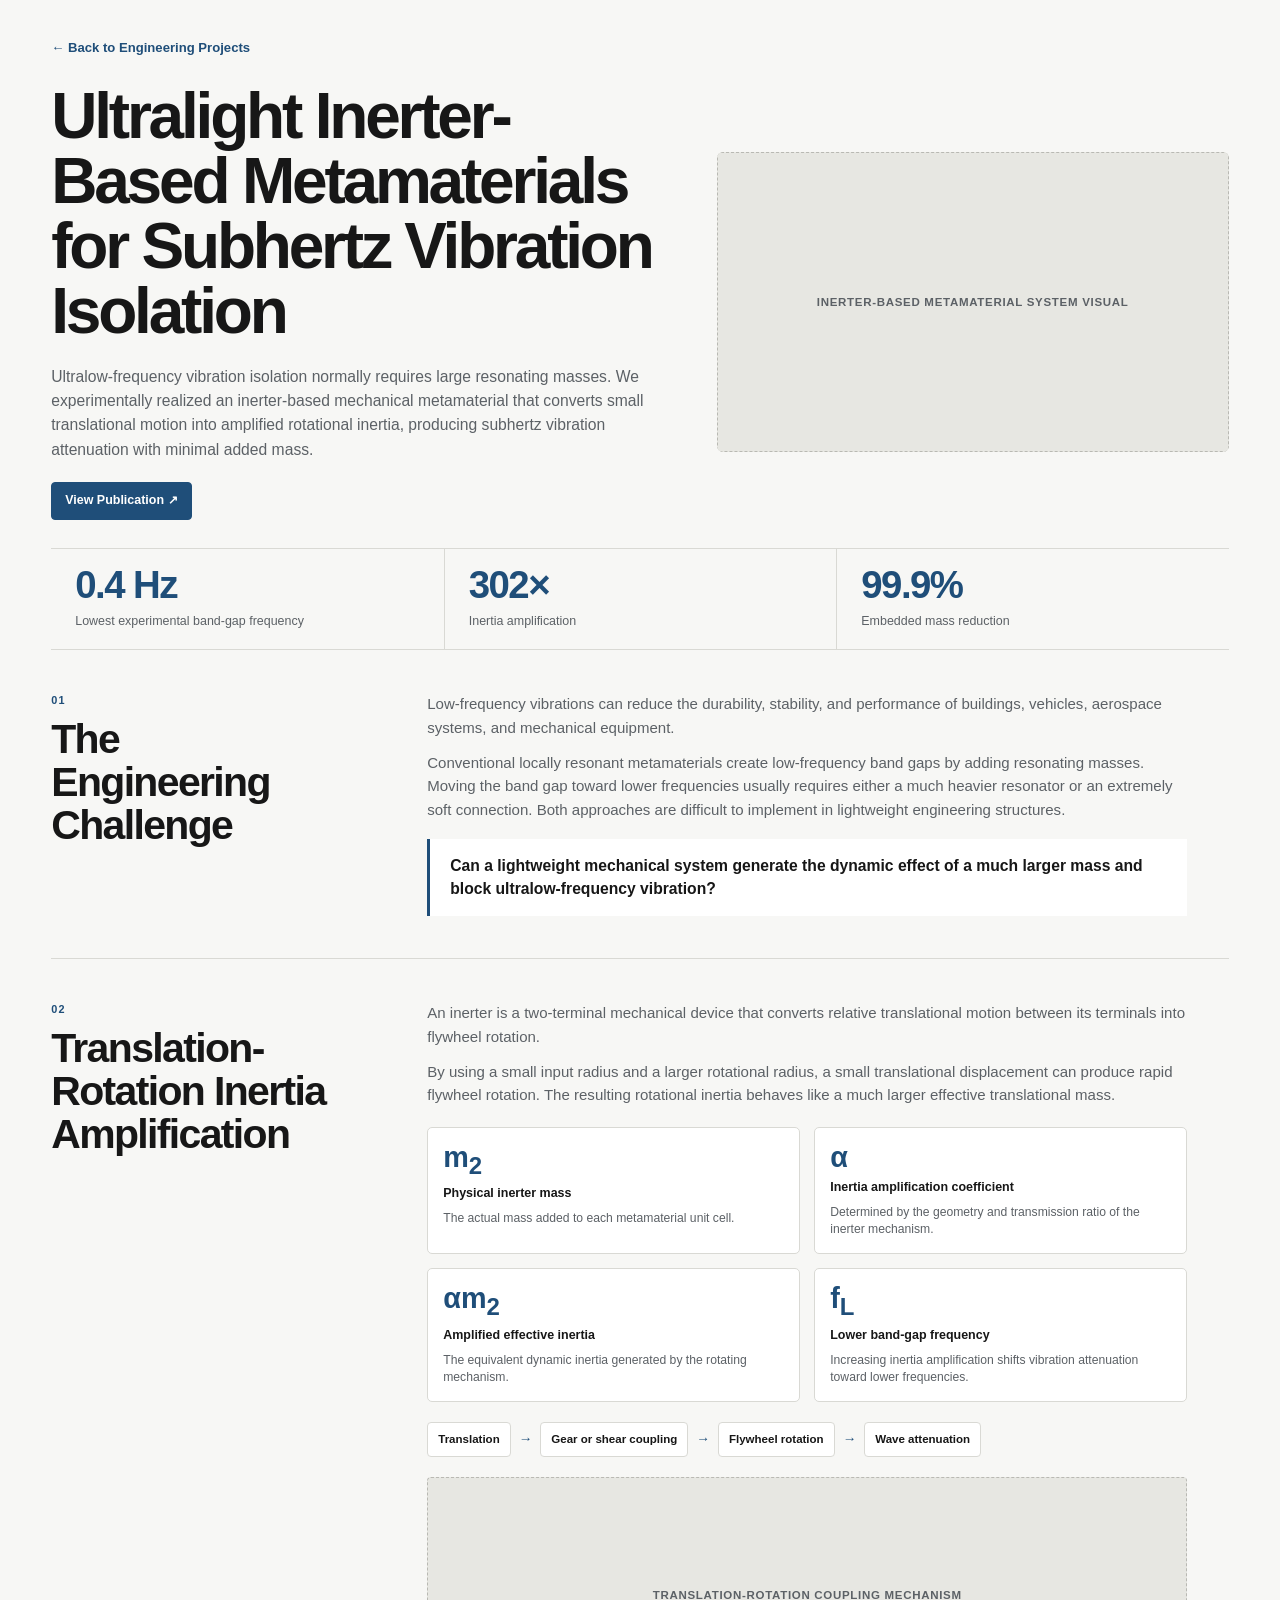
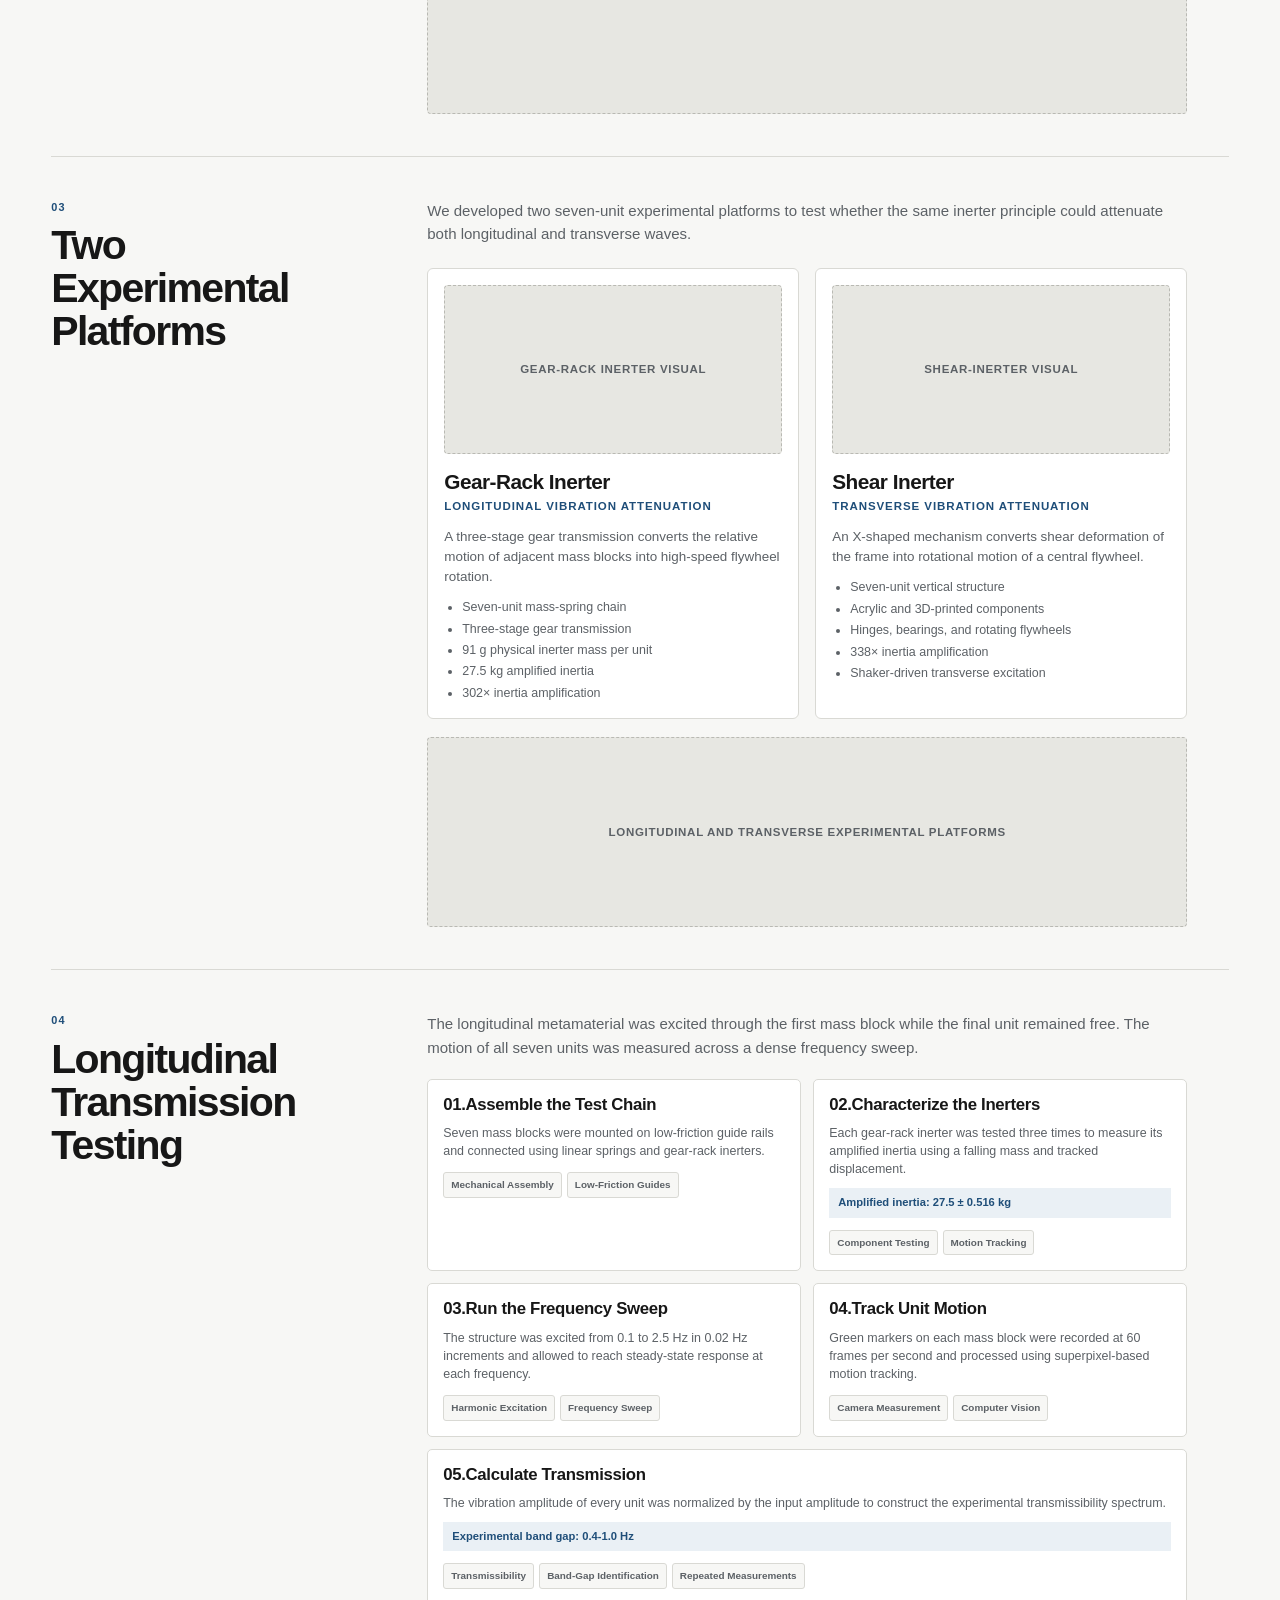
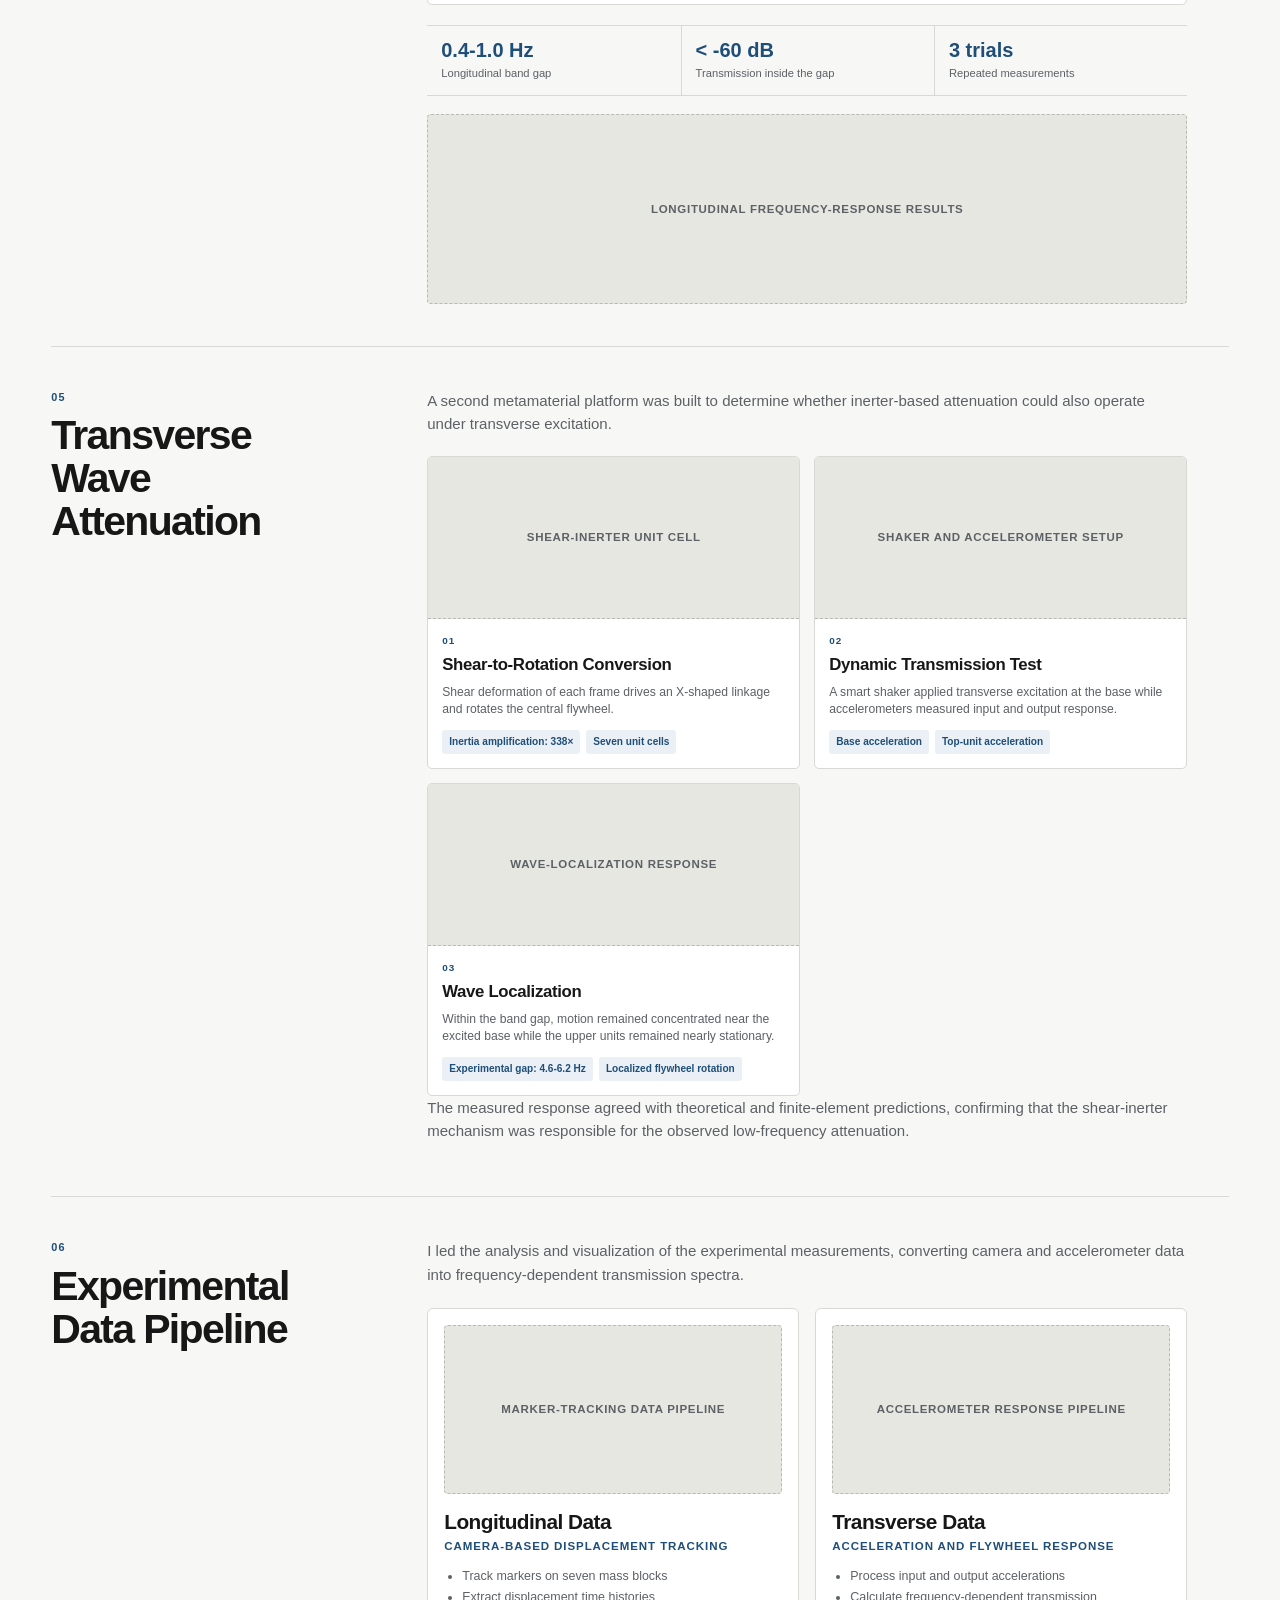
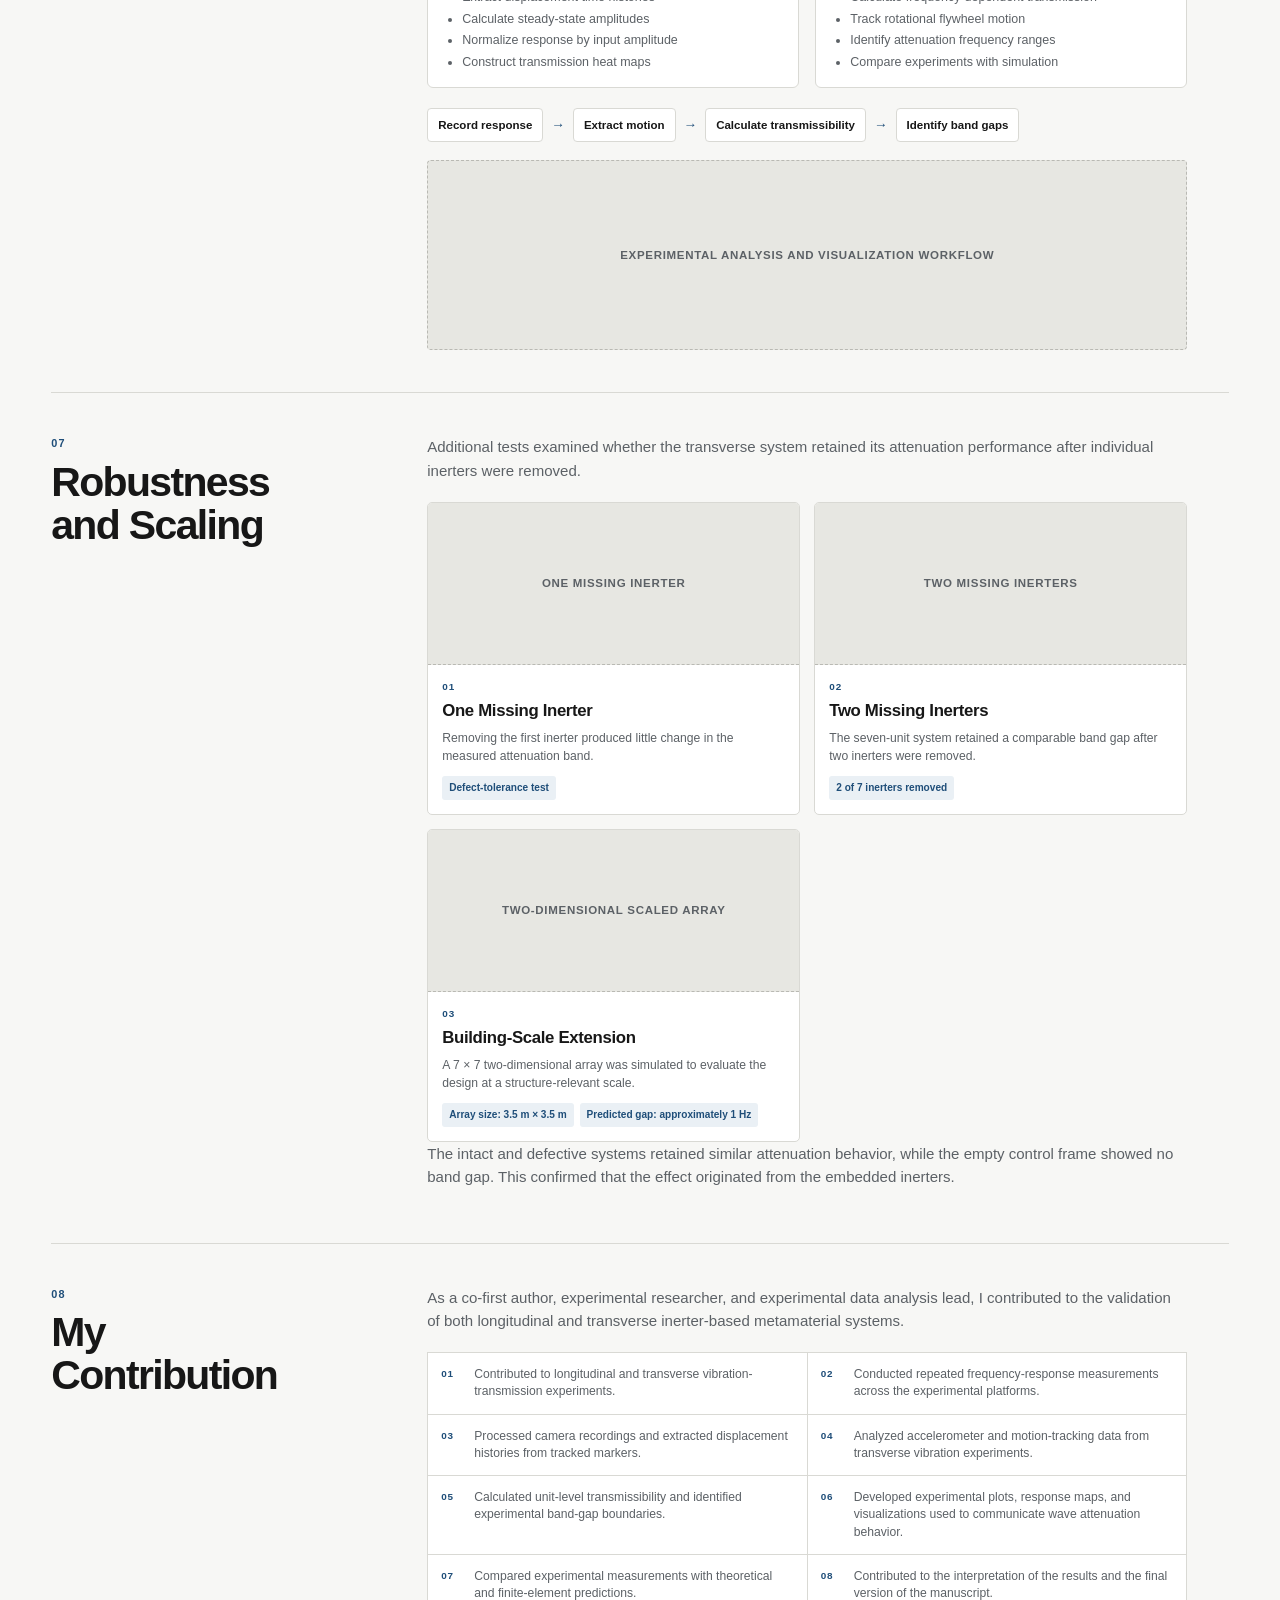
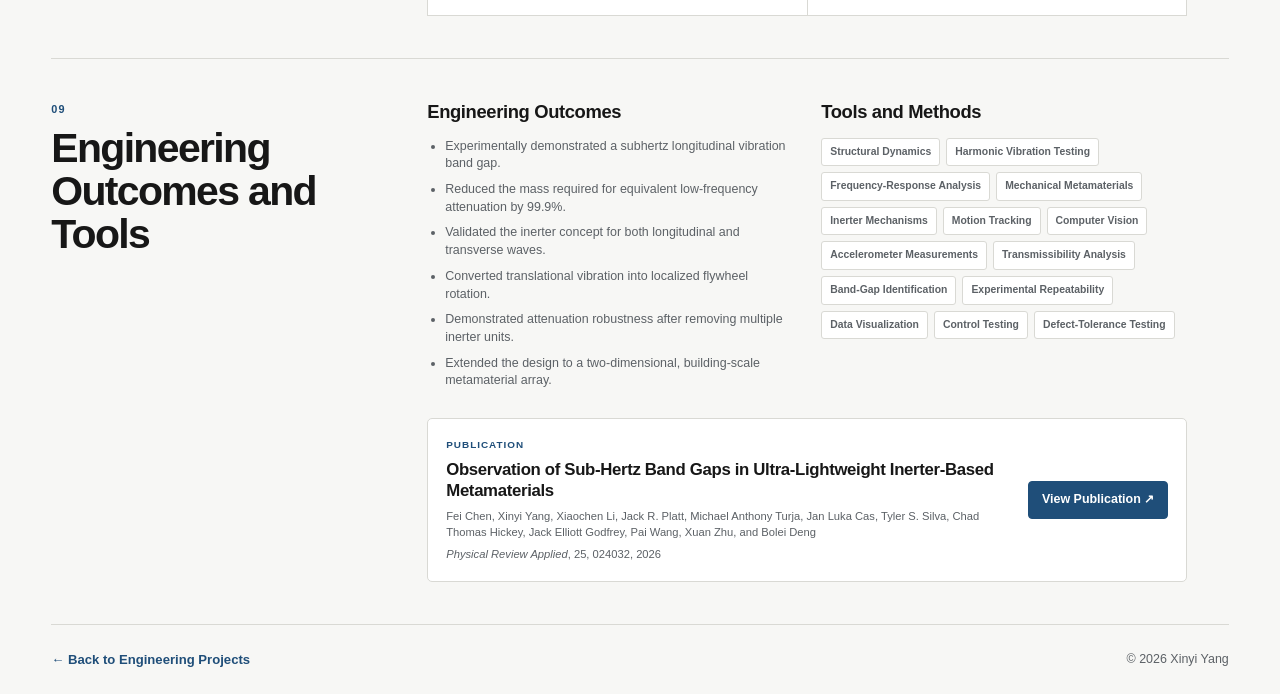
==== projects/inerter-metamaterials.html @ 78901347 "Create inerter-metamaterials.html" ====
<!DOCTYPE html>
<html lang="en">

<head>
    <meta charset="UTF-8">

    <meta
        name="viewport"
        content="width=device-width, initial-scale=1.0"
    >

    <title>
        Subhertz Vibration Isolation | Xinyi Yang
    </title>

    <meta
        name="description"
        content="Experimental validation of ultralight inerter-based mechanical metamaterials for subhertz vibration isolation."
    >

    <link rel="stylesheet" href="../style.css?v=3">
    <link rel="stylesheet" href="../project.css?v=7">
</head>

<body class="project-page">

    <main>

        <!-- Compact project introduction -->
        <header class="detail-hero detail-container">

            <a class="detail-back-link" href="../index.html#projects">
                ← Back to Engineering Projects
            </a>

            <div class="detail-hero-grid">

                <!-- Left: Title and introduction -->
                <div class="detail-hero-copy">

                    <h1>
                        Ultralight Inerter-Based Metamaterials
                        for Subhertz Vibration Isolation
                    </h1>

                    <p class="detail-lead">
                        Ultralow-frequency vibration isolation normally
                        requires large resonating masses. We experimentally
                        realized an inerter-based mechanical metamaterial
                        that converts small translational motion into
                        amplified rotational inertia, producing subhertz
                        vibration attenuation with minimal added mass.
                    </p>

                    <div class="detail-links">

                        <a
                            class="detail-button detail-button-primary"
                            href="https://doi.org/10.1103/nwvf-n7lg"
                            target="_blank"
                            rel="noopener noreferrer"
                        >
                            View Publication ↗
                        </a>

                    </div>

                </div>

                <!-- Right: Main project visual placeholder -->
                <figure class="detail-hero-media">

                    <div class="visual-placeholder detail-hero-image">
                        <span>
                            Inerter-based metamaterial system visual
                        </span>
                    </div>

                </figure>

            </div>

        </header>


        <!-- Key engineering results -->
        <section class="detail-stats detail-container">

            <div class="detail-stat">
                <strong>0.4 Hz</strong>
                <span>Lowest experimental band-gap frequency</span>
            </div>

            <div class="detail-stat">
                <strong>302×</strong>
                <span>Inertia amplification</span>
            </div>

            <div class="detail-stat">
                <strong>99.9%</strong>
                <span>Embedded mass reduction</span>
            </div>

        </section>


        <!-- Engineering Challenge -->
        <section class="detail-section detail-container">

            <div class="detail-section-heading">

                <p>01</p>

                <h2>
                    The Engineering Challenge
                </h2>

            </div>

            <div class="detail-section-content">

                <p>
                    Low-frequency vibrations can reduce the durability,
                    stability, and performance of buildings, vehicles,
                    aerospace systems, and mechanical equipment.
                </p>

                <p>
                    Conventional locally resonant metamaterials create
                    low-frequency band gaps by adding resonating masses.
                    Moving the band gap toward lower frequencies usually
                    requires either a much heavier resonator or an extremely
                    soft connection. Both approaches are difficult to
                    implement in lightweight engineering structures.
                </p>

                <blockquote>
                    Can a lightweight mechanical system generate the
                    dynamic effect of a much larger mass and block
                    ultralow-frequency vibration?
                </blockquote>

            </div>

        </section>


        <!-- Mechanical Principle -->
        <section class="detail-section detail-container">

            <div class="detail-section-heading">

                <p>02</p>

                <h2>
                    Translation-Rotation Inertia Amplification
                </h2>

            </div>

            <div class="detail-section-content">

                <p>
                    An inerter is a two-terminal mechanical device that
                    converts relative translational motion between its
                    terminals into flywheel rotation.
                </p>

                <p>
                    By using a small input radius and a larger rotational
                    radius, a small translational displacement can produce
                    rapid flywheel rotation. The resulting rotational inertia
                    behaves like a much larger effective translational mass.
                </p>

                <div class="mechanics-metrics">

                    <div class="mechanics-metric">

                        <strong>
                            m<sub>2</sub>
                        </strong>

                        <span>
                            Physical inerter mass
                        </span>

                        <p>
                            The actual mass added to each metamaterial
                            unit cell.
                        </p>

                    </div>

                    <div class="mechanics-metric">

                        <strong>
                            α
                        </strong>

                        <span>
                            Inertia amplification coefficient
                        </span>

                        <p>
                            Determined by the geometry and transmission
                            ratio of the inerter mechanism.
                        </p>

                    </div>

                    <div class="mechanics-metric">

                        <strong>
                            αm<sub>2</sub>
                        </strong>

                        <span>
                            Amplified effective inertia
                        </span>

                        <p>
                            The equivalent dynamic inertia generated by
                            the rotating mechanism.
                        </p>

                    </div>

                    <div class="mechanics-metric">

                        <strong>
                            f<sub>L</sub>
                        </strong>

                        <span>
                            Lower band-gap frequency
                        </span>

                        <p>
                            Increasing inertia amplification shifts vibration
                            attenuation toward lower frequencies.
                        </p>

                    </div>

                </div>

                <div class="design-flow">

                    <span>Translation</span>
                    <b>→</b>
                    <span>Gear or shear coupling</span>
                    <b>→</b>
                    <span>Flywheel rotation</span>
                    <b>→</b>
                    <span>Wave attenuation</span>

                </div>

                <div class="visual-placeholder geometry-placeholder">
                    <span>
                        Translation-rotation coupling mechanism
                    </span>
                </div>

            </div>

        </section>


        <!-- Two Experimental Platforms -->
        <section class="detail-section detail-container">

            <div class="detail-section-heading">

                <p>03</p>

                <h2>
                    Two Experimental Platforms
                </h2>

            </div>

            <div class="detail-section-content">

                <p>
                    We developed two seven-unit experimental platforms to
                    test whether the same inerter principle could attenuate
                    both longitudinal and transverse waves.
                </p>

                <div class="architecture-grid">

                    <!-- Longitudinal system -->
                    <article class="architecture-card">

                        <div class="visual-placeholder">
                            <span>
                                Gear-rack inerter visual
                            </span>
                        </div>

                        <h3>
                            Gear-Rack Inerter
                        </h3>

                        <p class="architecture-subtitle">
                            Longitudinal vibration attenuation
                        </p>

                        <p>
                            A three-stage gear transmission converts the
                            relative motion of adjacent mass blocks into
                            high-speed flywheel rotation.
                        </p>

                        <ul>
                            <li>Seven-unit mass-spring chain</li>
                            <li>Three-stage gear transmission</li>
                            <li>91 g physical inerter mass per unit</li>
                            <li>27.5 kg amplified inertia</li>
                            <li>302× inertia amplification</li>
                        </ul>

                    </article>


                    <!-- Transverse system -->
                    <article class="architecture-card">

                        <div class="visual-placeholder">
                            <span>
                                Shear-inerter visual
                            </span>
                        </div>

                        <h3>
                            Shear Inerter
                        </h3>

                        <p class="architecture-subtitle">
                            Transverse vibration attenuation
                        </p>

                        <p>
                            An X-shaped mechanism converts shear deformation
                            of the frame into rotational motion of a central
                            flywheel.
                        </p>

                        <ul>
                            <li>Seven-unit vertical structure</li>
                            <li>Acrylic and 3D-printed components</li>
                            <li>Hinges, bearings, and rotating flywheels</li>
                            <li>338× inertia amplification</li>
                            <li>Shaker-driven transverse excitation</li>
                        </ul>

                    </article>

                </div>

                <div class="visual-placeholder validation-placeholder">
                    <span>
                        Longitudinal and transverse experimental platforms
                    </span>
                </div>

            </div>

        </section>


        <!-- Longitudinal Testing -->
        <section class="detail-section detail-container">

            <div class="detail-section-heading">

                <p>04</p>

                <h2>
                    Longitudinal Transmission Testing
                </h2>

            </div>

            <div class="detail-section-content">

                <p>
                    The longitudinal metamaterial was excited through the
                    first mass block while the final unit remained free.
                    The motion of all seven units was measured across a
                    dense frequency sweep.
                </p>

                <div class="validation-grid">

                    <!-- Stage 1 -->
                    <article class="validation-card">

                        <h3>
                            01.Assemble the Test Chain
                        </h3>

                        <p>
                            Seven mass blocks were mounted on low-friction
                            guide rails and connected using linear springs
                            and gear-rack inerters.
                        </p>

                        <div class="validation-tags">
                            <span>Mechanical Assembly</span>
                            <span>Low-Friction Guides</span>
                        </div>

                    </article>


                    <!-- Stage 2 -->
                    <article class="validation-card">

                        <h3>
                            02.Characterize the Inerters
                        </h3>

                        <p>
                            Each gear-rack inerter was tested three times
                            to measure its amplified inertia using a falling
                            mass and tracked displacement.
                        </p>

                        <div class="validation-result">
                            Amplified inertia: 27.5 ± 0.516 kg
                        </div>

                        <div class="validation-tags">
                            <span>Component Testing</span>
                            <span>Motion Tracking</span>
                        </div>

                    </article>


                    <!-- Stage 3 -->
                    <article class="validation-card">

                        <h3>
                            03.Run the Frequency Sweep
                        </h3>

                        <p>
                            The structure was excited from 0.1 to 2.5 Hz
                            in 0.02 Hz increments and allowed to reach
                            steady-state response at each frequency.
                        </p>

                        <div class="validation-tags">
                            <span>Harmonic Excitation</span>
                            <span>Frequency Sweep</span>
                        </div>

                    </article>


                    <!-- Stage 4 -->
                    <article class="validation-card">

                        <h3>
                            04.Track Unit Motion
                        </h3>

                        <p>
                            Green markers on each mass block were recorded
                            at 60 frames per second and processed using
                            superpixel-based motion tracking.
                        </p>

                        <div class="validation-tags">
                            <span>Camera Measurement</span>
                            <span>Computer Vision</span>
                        </div>

                    </article>


                    <!-- Stage 5 -->
                    <article class="validation-card validation-card-wide">

                        <h3>
                            05.Calculate Transmission
                        </h3>

                        <p>
                            The vibration amplitude of every unit was
                            normalized by the input amplitude to construct
                            the experimental transmissibility spectrum.
                        </p>

                        <div class="validation-result">
                            Experimental band gap: 0.4-1.0 Hz
                        </div>

                        <div class="validation-tags">
                            <span>Transmissibility</span>
                            <span>Band-Gap Identification</span>
                            <span>Repeated Measurements</span>
                        </div>

                    </article>

                </div>

                <div class="design-example">

                    <div>
                        <strong>0.4-1.0 Hz</strong>
                        <span>Longitudinal band gap</span>
                    </div>

                    <div>
                        <strong>&lt; -60 dB</strong>
                        <span>Transmission inside the gap</span>
                    </div>

                    <div>
                        <strong>3 trials</strong>
                        <span>Repeated measurements</span>
                    </div>

                </div>

                <div class="visual-placeholder validation-placeholder">
                    <span>
                        Longitudinal frequency-response results
                    </span>
                </div>

            </div>

        </section>


        <!-- Transverse Testing -->
        <section class="detail-section detail-container">

            <div class="detail-section-heading">

                <p>05</p>

                <h2>
                    Transverse Wave Attenuation
                </h2>

            </div>

            <div class="detail-section-content">

                <p>
                    A second metamaterial platform was built to determine
                    whether inerter-based attenuation could also operate
                    under transverse excitation.
                </p>

                <div class="demonstration-grid">

                    <!-- Test 1 -->
                    <article class="demonstration-card">

                        <div class="visual-placeholder demonstration-visual">
                            <span>
                                Shear-inerter unit cell
                            </span>
                        </div>

                        <div class="demonstration-content">

                            <span class="demonstration-number">
                                01
                            </span>

                            <h3>
                                Shear-to-Rotation Conversion
                            </h3>

                            <p>
                                Shear deformation of each frame drives an
                                X-shaped linkage and rotates the central
                                flywheel.
                            </p>

                            <div class="demonstration-values">
                                <span>Inertia amplification: 338×</span>
                                <span>Seven unit cells</span>
                            </div>

                        </div>

                    </article>


                    <!-- Test 2 -->
                    <article class="demonstration-card">

                        <div class="visual-placeholder demonstration-visual">
                            <span>
                                Shaker and accelerometer setup
                            </span>
                        </div>

                        <div class="demonstration-content">

                            <span class="demonstration-number">
                                02
                            </span>

                            <h3>
                                Dynamic Transmission Test
                            </h3>

                            <p>
                                A smart shaker applied transverse excitation
                                at the base while accelerometers measured
                                input and output response.
                            </p>

                            <div class="demonstration-values">
                                <span>Base acceleration</span>
                                <span>Top-unit acceleration</span>
                            </div>

                        </div>

                    </article>


                    <!-- Test 3 -->
                    <article class="demonstration-card">

                        <div class="visual-placeholder demonstration-visual">
                            <span>
                                Wave-localization response
                            </span>
                        </div>

                        <div class="demonstration-content">

                            <span class="demonstration-number">
                                03
                            </span>

                            <h3>
                                Wave Localization
                            </h3>

                            <p>
                                Within the band gap, motion remained
                                concentrated near the excited base while
                                the upper units remained nearly stationary.
                            </p>

                            <div class="demonstration-values">
                                <span>Experimental gap: 4.6-6.2 Hz</span>
                                <span>Localized flywheel rotation</span>
                            </div>

                        </div>

                    </article>

                </div>

                <p>
                    The measured response agreed with theoretical and
                    finite-element predictions, confirming that the
                    shear-inerter mechanism was responsible for the
                    observed low-frequency attenuation.
                </p>

            </div>

        </section>


        <!-- Experimental Data Pipeline -->
        <section class="detail-section detail-container">

            <div class="detail-section-heading">

                <p>06</p>

                <h2>
                    Experimental Data Pipeline
                </h2>

            </div>

            <div class="detail-section-content">

                <p>
                    I led the analysis and visualization of the experimental
                    measurements, converting camera and accelerometer data
                    into frequency-dependent transmission spectra.
                </p>

                <div class="architecture-grid">

                    <!-- Longitudinal data -->
                    <article class="architecture-card">

                        <div class="visual-placeholder">
                            <span>
                                Marker-tracking data pipeline
                            </span>
                        </div>

                        <h3>
                            Longitudinal Data
                        </h3>

                        <p class="architecture-subtitle">
                            Camera-based displacement tracking
                        </p>

                        <ul>
                            <li>Track markers on seven mass blocks</li>
                            <li>Extract displacement time histories</li>
                            <li>Calculate steady-state amplitudes</li>
                            <li>Normalize response by input amplitude</li>
                            <li>Construct transmission heat maps</li>
                        </ul>

                    </article>


                    <!-- Transverse data -->
                    <article class="architecture-card">

                        <div class="visual-placeholder">
                            <span>
                                Accelerometer response pipeline
                            </span>
                        </div>

                        <h3>
                            Transverse Data
                        </h3>

                        <p class="architecture-subtitle">
                            Acceleration and flywheel response
                        </p>

                        <ul>
                            <li>Process input and output accelerations</li>
                            <li>Calculate frequency-dependent transmission</li>
                            <li>Track rotational flywheel motion</li>
                            <li>Identify attenuation frequency ranges</li>
                            <li>Compare experiments with simulation</li>
                        </ul>

                    </article>

                </div>

                <div class="design-flow">

                    <span>Record response</span>
                    <b>→</b>
                    <span>Extract motion</span>
                    <b>→</b>
                    <span>Calculate transmissibility</span>
                    <b>→</b>
                    <span>Identify band gaps</span>

                </div>

                <div class="visual-placeholder validation-placeholder">
                    <span>
                        Experimental analysis and visualization workflow
                    </span>
                </div>

            </div>

        </section>


        <!-- Robustness and Scaling -->
        <section class="detail-section detail-container">

            <div class="detail-section-heading">

                <p>07</p>

                <h2>
                    Robustness and Scaling
                </h2>

            </div>

            <div class="detail-section-content">

                <p>
                    Additional tests examined whether the transverse system
                    retained its attenuation performance after individual
                    inerters were removed.
                </p>

                <div class="demonstration-grid">

                    <!-- Robustness 1 -->
                    <article class="demonstration-card">

                        <div class="visual-placeholder demonstration-visual">
                            <span>
                                One missing inerter
                            </span>
                        </div>

                        <div class="demonstration-content">

                            <span class="demonstration-number">
                                01
                            </span>

                            <h3>
                                One Missing Inerter
                            </h3>

                            <p>
                                Removing the first inerter produced little
                                change in the measured attenuation band.
                            </p>

                            <div class="demonstration-values">
                                <span>Defect-tolerance test</span>
                            </div>

                        </div>

                    </article>


                    <!-- Robustness 2 -->
                    <article class="demonstration-card">

                        <div class="visual-placeholder demonstration-visual">
                            <span>
                                Two missing inerters
                            </span>
                        </div>

                        <div class="demonstration-content">

                            <span class="demonstration-number">
                                02
                            </span>

                            <h3>
                                Two Missing Inerters
                            </h3>

                            <p>
                                The seven-unit system retained a comparable
                                band gap after two inerters were removed.
                            </p>

                            <div class="demonstration-values">
                                <span>2 of 7 inerters removed</span>
                            </div>

                        </div>

                    </article>


                    <!-- Scaling -->
                    <article class="demonstration-card">

                        <div class="visual-placeholder demonstration-visual">
                            <span>
                                Two-dimensional scaled array
                            </span>
                        </div>

                        <div class="demonstration-content">

                            <span class="demonstration-number">
                                03
                            </span>

                            <h3>
                                Building-Scale Extension
                            </h3>

                            <p>
                                A 7 × 7 two-dimensional array was simulated
                                to evaluate the design at a structure-relevant
                                scale.
                            </p>

                            <div class="demonstration-values">
                                <span>Array size: 3.5 m × 3.5 m</span>
                                <span>Predicted gap: approximately 1 Hz</span>
                            </div>

                        </div>

                    </article>

                </div>

                <p>
                    The intact and defective systems retained similar
                    attenuation behavior, while the empty control frame
                    showed no band gap. This confirmed that the effect
                    originated from the embedded inerters.
                </p>

            </div>

        </section>


        <!-- My Contribution -->
        <section class="detail-section detail-container">

            <div class="detail-section-heading">

                <p>08</p>

                <h2>
                    My Contribution
                </h2>

            </div>

            <div class="detail-section-content">

                <p>
                    As a co-first author, experimental researcher, and
                    experimental data analysis lead, I contributed to the
                    validation of both longitudinal and transverse
                    inerter-based metamaterial systems.
                </p>

                <div class="contribution-grid">

                    <div class="contribution-item">

                        <span>01</span>

                        <p>
                            Contributed to longitudinal and transverse
                            vibration-transmission experiments.
                        </p>

                    </div>


                    <div class="contribution-item">

                        <span>02</span>

                        <p>
                            Conducted repeated frequency-response measurements
                            across the experimental platforms.
                        </p>

                    </div>


                    <div class="contribution-item">

                        <span>03</span>

                        <p>
                            Processed camera recordings and extracted
                            displacement histories from tracked markers.
                        </p>

                    </div>


                    <div class="contribution-item">

                        <span>04</span>

                        <p>
                            Analyzed accelerometer and motion-tracking data
                            from transverse vibration experiments.
                        </p>

                    </div>


                    <div class="contribution-item">

                        <span>05</span>

                        <p>
                            Calculated unit-level transmissibility and
                            identified experimental band-gap boundaries.
                        </p>

                    </div>


                    <div class="contribution-item">

                        <span>06</span>

                        <p>
                            Developed experimental plots, response maps, and
                            visualizations used to communicate wave
                            attenuation behavior.
                        </p>

                    </div>


                    <div class="contribution-item">

                        <span>07</span>

                        <p>
                            Compared experimental measurements with
                            theoretical and finite-element predictions.
                        </p>

                    </div>


                    <div class="contribution-item">

                        <span>08</span>

                        <p>
                            Contributed to the interpretation of the results
                            and the final version of the manuscript.
                        </p>

                    </div>

                </div>

            </div>

        </section>


        <!-- Engineering Outcomes and Tools -->
        <section class="detail-section detail-container">

            <div class="detail-section-heading">

                <p>09</p>

                <h2>
                    Engineering Outcomes and Tools
                </h2>

            </div>

            <div class="detail-section-content">

                <div class="outcomes-tools-grid">

                    <!-- Engineering outcomes -->
                    <div class="outcomes-column">

                        <h3>
                            Engineering Outcomes
                        </h3>

                        <ul class="outcomes-list">

                            <li>
                                Experimentally demonstrated a subhertz
                                longitudinal vibration band gap.
                            </li>

                            <li>
                                Reduced the mass required for equivalent
                                low-frequency attenuation by 99.9%.
                            </li>

                            <li>
                                Validated the inerter concept for both
                                longitudinal and transverse waves.
                            </li>

                            <li>
                                Converted translational vibration into
                                localized flywheel rotation.
                            </li>

                            <li>
                                Demonstrated attenuation robustness after
                                removing multiple inerter units.
                            </li>

                            <li>
                                Extended the design to a two-dimensional,
                                building-scale metamaterial array.
                            </li>

                        </ul>

                    </div>


                    <!-- Tools and methods -->
                    <div class="tools-column">

                        <h3>
                            Tools and Methods
                        </h3>

                        <div class="tool-tags">

                            <span>Structural Dynamics</span>
                            <span>Harmonic Vibration Testing</span>
                            <span>Frequency-Response Analysis</span>
                            <span>Mechanical Metamaterials</span>
                            <span>Inerter Mechanisms</span>
                            <span>Motion Tracking</span>
                            <span>Computer Vision</span>
                            <span>Accelerometer Measurements</span>
                            <span>Transmissibility Analysis</span>
                            <span>Band-Gap Identification</span>
                            <span>Experimental Repeatability</span>
                            <span>Data Visualization</span>
                            <span>Control Testing</span>
                            <span>Defect-Tolerance Testing</span>

                        </div>

                    </div>

                </div>


                <!-- Publication -->
                <div class="publication-panel">

                    <div class="publication-information">

                        <span class="publication-label">
                            Publication
                        </span>

                        <h3>
                            Observation of Sub-Hertz Band Gaps in
                            Ultra-Lightweight Inerter-Based Metamaterials
                        </h3>

                        <p>
                            Fei Chen, Xinyi Yang, Xiaochen Li,
                            Jack R. Platt, Michael Anthony Turja,
                            Jan Luka Cas, Tyler S. Silva,
                            Chad Thomas Hickey, Jack Elliott Godfrey,
                            Pai Wang, Xuan Zhu, and Bolei Deng
                        </p>

                        <p>
                            <em>Physical Review Applied</em>,
                            25, 024032, 2026
                        </p>

                    </div>

                    <a
                        class="detail-button detail-button-primary"
                        href="https://doi.org/10.1103/nwvf-n7lg"
                        target="_blank"
                        rel="noopener noreferrer"
                    >
                        View Publication ↗
                    </a>

                </div>

            </div>

        </section>

    </main>


    <footer class="detail-footer">

        <div class="detail-container">

            <a class="detail-back-link" href="../index.html#projects">
                ← Back to Engineering Projects
            </a>

            <p>© 2026 Xinyi Yang</p>

        </div>

    </footer>

</body>

</html>
---- style.css ----
:root {
    --background: #f7f7f5;
    --surface: #ffffff;
    --text-primary: #171717;
    --text-secondary: #5c6166;
    --border: #d9d9d4;
    --accent: #1f4e79;
    --accent-dark: #173a5b;
    --max-width: 1120px;
}


/* Basic reset */

* {
    box-sizing: border-box;
}

html {
    scroll-behavior: smooth;
}

body {
    margin: 0;
    background: var(--background);
    color: var(--text-primary);
    font-family: Arial, Helvetica, sans-serif;
    line-height: 1.6;
}

img {
    max-width: 100%;
}

.container {
    width: min(90%, var(--max-width));
    margin: 0 auto;
}


/* Introduction */

.hero {
    padding-top: 100px;
    padding-bottom: 100px;
}

.hero h1 {
    margin: 0;
    font-size: clamp(3.5rem, 7vw, 5.5rem);
    line-height: 1;
    letter-spacing: -0.05em;
}

.hero-layout {
    margin-top: 48px;
    display: grid;
    grid-template-columns: minmax(0, 1.65fr) minmax(260px, 0.75fr);
    align-items: center;
    gap: clamp(50px, 8vw, 110px);
}


/* Introduction text */

.hero-copy {
    min-width: 0;
}

.hero-copy h2 {
    max-width: 800px;
    margin: 0 0 28px;
    font-size: clamp(1.5rem, 2.6vw, 2.2rem);
    font-weight: 500;
    line-height: 1.3;
    letter-spacing: -0.025em;
}

.hero-description {
    max-width: 720px;
    margin: 0 0 18px;
    color: var(--text-secondary);
    font-size: 1.08rem;
}

.hero-description:last-child {
    margin-bottom: 0;
}


/* Profile photo */

.hero-photo {
    width: 100%;
    max-width: 380px;
    justify-self: end;
}

.profile-image {
    width: 100%;
    aspect-ratio: 4 / 5;
    display: block;
    object-fit: cover;
    object-position: center top;
    border-radius: 4px;
}


/* Main sections */

.section {
    padding-top: 68px;
    padding-bottom: 68px;
    border-top: 1px solid var(--border);
}

.section-title {
    margin: 0;
    font-size: clamp(2rem, 4vw, 3.25rem);
    line-height: 1.05;
    letter-spacing: -0.04em;
}

.temporary-text {
    max-width: 720px;
    margin: 24px 0 0;
    color: var(--text-secondary);
    font-size: 1rem;
}


/* Project list */

.projects-list {
    margin-top: 30px;
}

.project-card {
    display: grid;
    grid-template-columns: minmax(0, 1.2fr) minmax(340px, 0.8fr);
    align-items: start;
    gap: clamp(38px, 6vw, 72px);
    padding: 40px 0;
    border-top: 1px solid var(--border);
}

.project-card:last-child {
    border-bottom: 1px solid var(--border);
}


/* Left project introduction */

.project-content {
    min-width: 0;
}

.project-title {
    max-width: 720px;
    margin: 0;
    font-size: clamp(1.75rem, 3.2vw, 2.6rem);
    font-weight: 600;
    line-height: 1.13;
    letter-spacing: -0.035em;
}

.project-summary {
    max-width: 700px;
    margin-top: 20px;
    color: var(--text-secondary);
    font-size: 0.96rem;
    line-height: 1.5;
}

.project-summary p {
    margin: 0 0 12px;
}

.project-summary p:last-child {
    margin-bottom: 0;
}


/* Compact project links */

.project-links {
    margin-top: 22px;
    display: flex;
    flex-wrap: wrap;
    gap: 9px;
}

.project-button {
    min-height: 38px;
    padding: 7px 13px;
    display: inline-flex;
    align-items: center;
    justify-content: center;
    border: 1px solid var(--accent);
    border-radius: 4px;
    font-size: 0.8rem;
    font-weight: 700;
    text-decoration: none;
}

.primary-project-button {
    background: var(--accent);
    color: #ffffff;
}

.primary-project-button:hover {
    background: var(--accent-dark);
}

.secondary-project-button {
    background: transparent;
    color: var(--accent);
}

.secondary-project-button:hover {
    background: #eaf0f5;
}


/* Right image and details */

.project-side {
    min-width: 0;
}

.project-media {
    display: block;
    overflow: hidden;
    background: #e7e7e2;
    border-radius: 5px;
}

.project-image {
    width: 100%;
    height: 185px;
    display: block;
    object-fit: cover;
    object-position: center 42%;
    transition: transform 250ms ease;
}

.project-media:hover .project-image {
    transform: scale(1.015);
}


/* Compact project details */

.project-details {
    margin: 18px 0 0;
    padding: 0;
    display: grid;
    grid-template-columns: repeat(2, minmax(0, 1fr));
    gap: 14px 22px;
}

.project-detail {
    min-width: 0;
    margin: 0;
}

.project-detail-wide {
    grid-column: 1 / -1;
}

.project-detail dt {
    margin: 0 0 3px;
    color: var(--text-secondary);
    font-size: 0.65rem;
    font-weight: 700;
    letter-spacing: 0.1em;
    text-transform: uppercase;
}

.project-detail dd {
    margin: 0;
    font-size: 0.82rem;
    line-height: 1.38;
}


/* Footer */

.site-footer {
    border-top: 1px solid var(--border);
}

.footer-content {
    min-height: 100px;
    display: flex;
    align-items: center;
    color: var(--text-secondary);
    font-size: 0.9rem;
}

.footer-content p {
    margin: 0;
}


/* Tablet */

@media (max-width: 900px) {
    .hero-layout {
        grid-template-columns: minmax(0, 1.3fr) minmax(230px, 0.7fr);
        gap: 48px;
    }

    .hero-photo {
        max-width: 330px;
    }

    .project-card {
        grid-template-columns: minmax(0, 1fr) minmax(300px, 0.75fr);
        gap: 36px;
    }

    .project-title {
        font-size: clamp(1.65rem, 3.6vw, 2.2rem);
    }

    .project-image {
        height: 170px;
    }
}


/* Mobile */

@media (max-width: 760px) {
    .hero {
        padding-top: 70px;
        padding-bottom: 70px;
    }

    .hero h1 {
        font-size: clamp(3.2rem, 16vw, 4.5rem);
    }

    .hero-layout {
        margin-top: 36px;
        grid-template-columns: 1fr;
        gap: 42px;
    }

    .hero-copy h2 {
        margin-top: 0;
        font-size: clamp(1.4rem, 7vw, 1.9rem);
    }

    .hero-description {
        font-size: 1rem;
    }

    .hero-photo {
        width: min(100%, 360px);
        max-width: none;
        justify-self: start;
    }

    .section {
        padding-top: 58px;
        padding-bottom: 58px;
    }

    .section-title {
        font-size: clamp(2rem, 9vw, 2.8rem);
    }

    .projects-list {
        margin-top: 26px;
    }

    .project-card {
        grid-template-columns: 1fr;
        gap: 28px;
        padding: 34px 0;
    }

    .project-title {
        font-size: 1.7rem;
    }

    .project-summary {
        margin-top: 18px;
        font-size: 0.95rem;
    }

    .project-links {
        margin-top: 20px;
    }

    .project-side {
        display: flex;
        flex-direction: column;
        gap: 18px;
    }

    .project-image {
        height: auto;
        aspect-ratio: 16 / 9;
    }

    .project-details {
        margin-top: 0;
        grid-template-columns: repeat(2, minmax(0, 1fr));
        gap: 15px 20px;
    }

    .footer-content {
        min-height: 85px;
    }
}


/* Small mobile */

@media (max-width: 520px) {
    .project-details {
        grid-template-columns: 1fr;
    }

    .project-detail-wide {
        grid-column: auto;
    }
}

@media (max-width: 420px) {
    .container {
        width: min(88%, var(--max-width));
    }

    .hero {
        padding-top: 55px;
        padding-bottom: 60px;
    }

    .hero-layout {
        margin-top: 30px;
        gap: 34px;
    }

    .section {
        padding-top: 50px;
        padding-bottom: 50px;
    }

    .project-card {
        padding: 30px 0;
    }

    .project-links {
        gap: 7px;
    }

    .project-button {
        padding: 7px 11px;
        font-size: 0.76rem;
    }
}
---- project.css ----
/* Project detail page */

.project-page {
    background: var(--background);
    color: var(--text-primary);
}

.detail-container {
    width: min(92%, 1180px);
    margin: 0 auto;
}


/* Back link */

.detail-back-link {
    color: var(--accent);
    font-size: 0.82rem;
    font-weight: 700;
    text-decoration: none;
}

.detail-back-link:hover {
    text-decoration: underline;
}


/* Compact project hero */

.detail-hero {
    padding-top: 34px;
    padding-bottom: 28px;
}

.detail-hero-grid {
    margin-top: 24px;
    display: grid;
    grid-template-columns: minmax(0, 1.08fr) minmax(380px, 0.92fr);
    align-items: center;
    gap: clamp(34px, 5vw, 64px);
}

.detail-hero-copy {
    min-width: 0;
}

.detail-hero h1 {
    margin: 0;
    font-size: clamp(2.6rem, 5vw, 4.1rem);
    font-weight: 600;
    line-height: 1.02;
    letter-spacing: -0.05em;
}

.detail-lead {
    max-width: 680px;
    margin: 20px 0 0;
    color: var(--text-secondary);
    font-size: 0.98rem;
    line-height: 1.55;
}

.detail-links {
    margin-top: 20px;
    display: flex;
    flex-wrap: wrap;
    gap: 9px;
}

.detail-button {
    min-height: 38px;
    padding: 7px 13px;
    display: inline-flex;
    align-items: center;
    justify-content: center;
    border: 1px solid var(--accent);
    border-radius: 4px;
    font-size: 0.78rem;
    font-weight: 700;
    text-decoration: none;
}

.detail-button-primary {
    background: var(--accent);
    color: #ffffff;
}

.detail-button-primary:hover {
    background: var(--accent-dark);
}


/* Compact hero GIF */

.detail-hero-media {
    width: 100%;
    height: 300px;
    margin: 0;
    overflow: hidden;
    background: #e7e7e2;
    border-radius: 6px;
}

.detail-hero-image {
    width: 100%;
    height: 100%;
    display: block;
    object-fit: cover;
    object-position: center 38%;
}


/* Key engineering results */

.detail-stats {
    display: grid;
    grid-template-columns: repeat(3, minmax(0, 1fr));
    border-top: 1px solid var(--border);
    border-bottom: 1px solid var(--border);
}

.detail-stat {
    min-height: 96px;
    padding: 17px 24px;
    display: flex;
    flex-direction: column;
    justify-content: center;
}

.detail-stat + .detail-stat {
    border-left: 1px solid var(--border);
}

.detail-stat strong {
    display: block;
    color: var(--accent);
    font-size: clamp(1.85rem, 3vw, 2.5rem);
    line-height: 1;
    letter-spacing: -0.04em;
}

.detail-stat span {
    margin-top: 8px;
    color: var(--text-secondary);
    font-size: 0.78rem;
}


/* Compact content section */

.detail-section {
    padding-top: 42px;
    padding-bottom: 42px;
    display: grid;
    grid-template-columns: minmax(210px, 0.55fr) minmax(0, 1.45fr);
    align-items: start;
    gap: clamp(38px, 6vw, 72px);
    border-bottom: 1px solid var(--border);
}

.detail-section-heading p {
    margin: 0 0 8px;
    color: var(--accent);
    font-size: 0.68rem;
    font-weight: 700;
    letter-spacing: 0.12em;
}

.detail-section-heading h2 {
    max-width: 280px;
    margin: 0;
    font-size: clamp(1.9rem, 3.2vw, 2.75rem);
    font-weight: 600;
    line-height: 1.05;
    letter-spacing: -0.04em;
}

.detail-section-content {
    max-width: 760px;
}

.detail-section-content p {
    margin: 0 0 12px;
    color: var(--text-secondary);
    font-size: 0.94rem;
    line-height: 1.55;
}

.detail-section-content blockquote {
    margin: 18px 0 0;
    padding: 16px 20px;
    border-left: 3px solid var(--accent);
    background: var(--surface);
    color: var(--text-primary);
    font-size: 0.98rem;
    font-weight: 600;
    line-height: 1.45;
}

/* System architecture */

.architecture-grid {
    margin-top: 22px;
    display: grid;
    grid-template-columns: repeat(2, minmax(0, 1fr));
    gap: 16px;
}

.architecture-card {
    min-width: 0;
    padding: 16px;
    background: var(--surface);
    border: 1px solid var(--border);
    border-radius: 6px;
}

.visual-placeholder {
    width: 100%;
    aspect-ratio: 16 / 8;
    display: grid;
    place-items: center;
    background: #e7e7e2;
    border: 1px dashed #b9b9b3;
    border-radius: 4px;
    color: var(--text-secondary);
    font-size: 0.72rem;
    font-weight: 700;
    letter-spacing: 0.06em;
    text-align: center;
    text-transform: uppercase;
}

.architecture-card h3 {
    margin: 16px 0 0;
    font-size: 1.3rem;
    line-height: 1.15;
    letter-spacing: -0.025em;
}

.architecture-subtitle {
    margin: 4px 0 12px !important;
    color: var(--accent) !important;
    font-size: 0.72rem !important;
    font-weight: 700;
    letter-spacing: 0.08em;
    text-transform: uppercase;
}

.architecture-card > p:not(.architecture-subtitle) {
    margin: 0 0 12px;
    font-size: 0.84rem;
    line-height: 1.48;
}

.architecture-card ul {
    margin: 0;
    padding-left: 18px;
    color: var(--text-secondary);
}

.architecture-card li {
    margin-bottom: 4px;
    font-size: 0.78rem;
    line-height: 1.4;
}

.architecture-card li:last-child {
    margin-bottom: 0;
}

/* Programming mechanical behavior */

.mechanics-metrics {
    margin: 20px 0;
    display: grid;
    grid-template-columns: repeat(2, minmax(0, 1fr));
    gap: 14px;
}

.mechanics-metric {
    padding: 15px;
    background: var(--surface);
    border: 1px solid var(--border);
    border-radius: 5px;
}

.mechanics-metric strong {
    display: block;
    color: var(--accent);
    font-size: 1.8rem;
    line-height: 1;
}

.mechanics-metric span {
    display: block;
    margin-top: 7px;
    color: var(--text-primary);
    font-size: 0.78rem;
    font-weight: 700;
}

.mechanics-metric p {
    margin: 6px 0 0;
    font-size: 0.76rem;
    line-height: 1.4;
}

.design-example {
    margin-top: 20px;
    display: grid;
    grid-template-columns: repeat(3, minmax(0, 1fr));
    border-top: 1px solid var(--border);
    border-bottom: 1px solid var(--border);
}

.design-example > div {
    padding: 14px;
}

.design-example > div + div {
    border-left: 1px solid var(--border);
}

.design-example strong {
    display: block;
    color: var(--accent);
    font-size: 1.25rem;
    line-height: 1;
}

.design-example span {
    display: block;
    margin-top: 6px;
    color: var(--text-secondary);
    font-size: 0.7rem;
    line-height: 1.35;
}

.design-flow {
    margin-top: 20px;
    display: flex;
    align-items: center;
    flex-wrap: wrap;
    gap: 8px;
}

.design-flow span {
    padding: 7px 10px;
    background: var(--surface);
    border: 1px solid var(--border);
    border-radius: 4px;
    color: var(--text-primary);
    font-size: 0.72rem;
    font-weight: 700;
}

.design-flow b {
    color: var(--accent);
    font-size: 0.85rem;
}

.geometry-placeholder {
    margin-top: 20px;
    aspect-ratio: 16 / 5;
}

/* Design and validation process */

.validation-grid {
    margin-top: 20px;
    display: grid;
    grid-template-columns: repeat(2, minmax(0, 1fr));
    gap: 12px;
}

.validation-card {
    min-width: 0;
    padding: 15px;
    background: var(--surface);
    border: 1px solid var(--border);
    border-radius: 5px;
}

.validation-card-wide {
    grid-column: 1 / -1;
}

.validation-number {
    display: block;
    margin-bottom: 8px;
    color: var(--accent);
    font-size: 0.65rem;
    font-weight: 700;
    letter-spacing: 0.1em;
}

.validation-card h3 {
    margin: 0;
    font-size: 1.05rem;
    line-height: 1.2;
    letter-spacing: -0.02em;
}

.validation-card p {
    margin: 9px 0 0;
    color: var(--text-secondary);
    font-size: 0.78rem;
    line-height: 1.45;
}

.validation-result {
    margin-top: 10px;
    padding: 7px 9px;
    background: #eaf0f5;
    color: var(--accent);
    font-size: 0.7rem;
    font-weight: 700;
    line-height: 1.35;
}

.validation-tags {
    margin-top: 12px;
    display: flex;
    flex-wrap: wrap;
    gap: 5px;
}

.validation-tags span {
    padding: 4px 7px;
    background: var(--background);
    border: 1px solid var(--border);
    border-radius: 3px;
    color: var(--text-secondary);
    font-size: 0.62rem;
    font-weight: 700;
}

.validation-placeholder {
    margin-top: 18px;
    aspect-ratio: 16 / 4;
}

/* System demonstrations */

.demonstration-grid {
    margin-top: 20px;
    display: grid;
    grid-template-columns: repeat(2, minmax(0, 1fr));
    gap: 14px;
}

.demonstration-card {
    min-width: 0;
    overflow: hidden;
    background: var(--surface);
    border: 1px solid var(--border);
    border-radius: 5px;
}

.demonstration-visual {
    border: 0;
    border-bottom: 1px dashed #b9b9b3;
    border-radius: 0;
    aspect-ratio: 16 / 7;
}

.demonstration-content {
    padding: 14px;
}

.demonstration-number {
    display: block;
    margin-bottom: 6px;
    color: var(--accent);
    font-size: 0.62rem;
    font-weight: 700;
    letter-spacing: 0.1em;
}

.demonstration-card h3 {
    margin: 0;
    font-size: 1.05rem;
    line-height: 1.2;
    letter-spacing: -0.02em;
}

.demonstration-card p {
    margin: 9px 0 0;
    color: var(--text-secondary);
    font-size: 0.76rem;
    line-height: 1.42;
}

.demonstration-values {
    margin-top: 11px;
    display: flex;
    flex-wrap: wrap;
    gap: 6px;
}

.demonstration-values span {
    padding: 4px 7px;
    background: #eaf0f5;
    border-radius: 3px;
    color: var(--accent);
    font-size: 0.63rem;
    font-weight: 700;
}

/* My contribution */

.contribution-grid {
    margin-top: 20px;
    display: grid;
    grid-template-columns: repeat(2, minmax(0, 1fr));
    border-top: 1px solid var(--border);
    border-left: 1px solid var(--border);
}

.contribution-item {
    min-width: 0;
    padding: 13px;
    display: grid;
    grid-template-columns: 24px minmax(0, 1fr);
    gap: 9px;
    border-right: 1px solid var(--border);
    border-bottom: 1px solid var(--border);
    background: var(--surface);
}

.contribution-item span {
    color: var(--accent);
    font-size: 0.62rem;
    font-weight: 700;
    letter-spacing: 0.08em;
}

.contribution-item p {
    margin: 0;
    color: var(--text-secondary);
    font-size: 0.76rem;
    line-height: 1.42;
}


/* Engineering outcomes and tools */

.outcomes-tools-grid {
    display: grid;
    grid-template-columns: repeat(2, minmax(0, 1fr));
    gap: 28px;
}

.outcomes-column h3,
.tools-column h3 {
    margin: 0 0 14px;
    font-size: 1.15rem;
    line-height: 1.2;
    letter-spacing: -0.02em;
}

.outcomes-list {
    margin: 0;
    padding-left: 18px;
    color: var(--text-secondary);
}

.outcomes-list li {
    margin-bottom: 8px;
    font-size: 0.78rem;
    line-height: 1.42;
}

.outcomes-list li:last-child {
    margin-bottom: 0;
}

.tool-tags {
    display: flex;
    flex-wrap: wrap;
    gap: 6px;
}

.tool-tags span {
    padding: 5px 8px;
    background: var(--surface);
    border: 1px solid var(--border);
    border-radius: 3px;
    color: var(--text-secondary);
    font-size: 0.65rem;
    font-weight: 700;
}


/* Publication panel */

.publication-panel {
    margin-top: 28px;
    padding: 18px;
    display: flex;
    align-items: center;
    justify-content: space-between;
    gap: 28px;
    background: var(--surface);
    border: 1px solid var(--border);
    border-radius: 5px;
}

.publication-information {
    min-width: 0;
}

.publication-label {
    display: block;
    margin-bottom: 7px;
    color: var(--accent);
    font-size: 0.62rem;
    font-weight: 700;
    letter-spacing: 0.1em;
    text-transform: uppercase;
}

.publication-information h3 {
    margin: 0;
    font-size: 1.05rem;
    line-height: 1.25;
    letter-spacing: -0.02em;
}

.publication-information p {
    margin: 7px 0 0;
    color: var(--text-secondary);
    font-size: 0.7rem;
    line-height: 1.4;
}

.publication-panel .detail-button {
    flex: 0 0 auto;
}
/* Footer */

.detail-footer {
    padding-top: 24px;
    padding-bottom: 24px;
}

.detail-footer .detail-container {
    display: flex;
    align-items: center;
    justify-content: space-between;
    gap: 20px;
}

.detail-footer p {
    margin: 0;
    color: var(--text-secondary);
    font-size: 0.78rem;
}


/* Tablet */

@media (max-width: 900px) {
    .detail-hero-grid {
        grid-template-columns: minmax(0, 1fr) minmax(330px, 0.85fr);
        gap: 32px;
    }

    .detail-hero h1 {
        font-size: clamp(2.5rem, 5.5vw, 3.5rem);
    }

    .detail-hero-media {
        height: 260px;
    }
}


/* Mobile */

@media (max-width: 760px) {
    .detail-hero {
        padding-top: 28px;
        padding-bottom: 30px;
    }

    .architecture-grid {
        grid-template-columns: 1fr;
    }

        .mechanics-metrics {
        grid-template-columns: 1fr;
    }

        .validation-grid {
        grid-template-columns: 1fr;
    }

    .validation-card-wide {
        grid-column: auto;
    }

        .contribution-grid {
        grid-template-columns: 1fr;
    }

    .outcomes-tools-grid {
        grid-template-columns: 1fr;
        gap: 28px;
    }

    .publication-panel {
        align-items: flex-start;
        flex-direction: column;
    }

    .validation-placeholder {
        aspect-ratio: 16 / 8;
    }

    .demonstration-grid {
        grid-template-columns: 1fr;
    }

    .design-example {
        grid-template-columns: 1fr;
    }

    .design-example > div + div {
        border-top: 1px solid var(--border);
        border-left: 0;
    }

    .design-flow b {
        display: none;
    }

    .geometry-placeholder {
        aspect-ratio: 16 / 8;
    }

    .detail-hero-grid {
        margin-top: 20px;
        grid-template-columns: 1fr;
        gap: 28px;
    }

    .detail-hero h1 {
        font-size: clamp(2.5rem, 12vw, 3.7rem);
    }

    .detail-lead {
        margin-top: 18px;
        font-size: 0.95rem;
    }

    .detail-hero-media {
        height: auto;
        aspect-ratio: 16 / 9;
    }

    .detail-stats {
        grid-template-columns: 1fr;
    }

    .detail-stat {
        min-height: auto;
        padding: 18px 0;
    }

    .detail-stat + .detail-stat {
        border-top: 1px solid var(--border);
        border-left: 0;
    }

    .detail-section {
        padding-top: 36px;
        padding-bottom: 36px;
        grid-template-columns: 1fr;
        gap: 24px;
    }

    .detail-section-heading h2 {
        max-width: none;
    }

    .detail-section-content {
        max-width: none;
    }

    .detail-footer .detail-container {
        align-items: flex-start;
        flex-direction: column;
    }
}
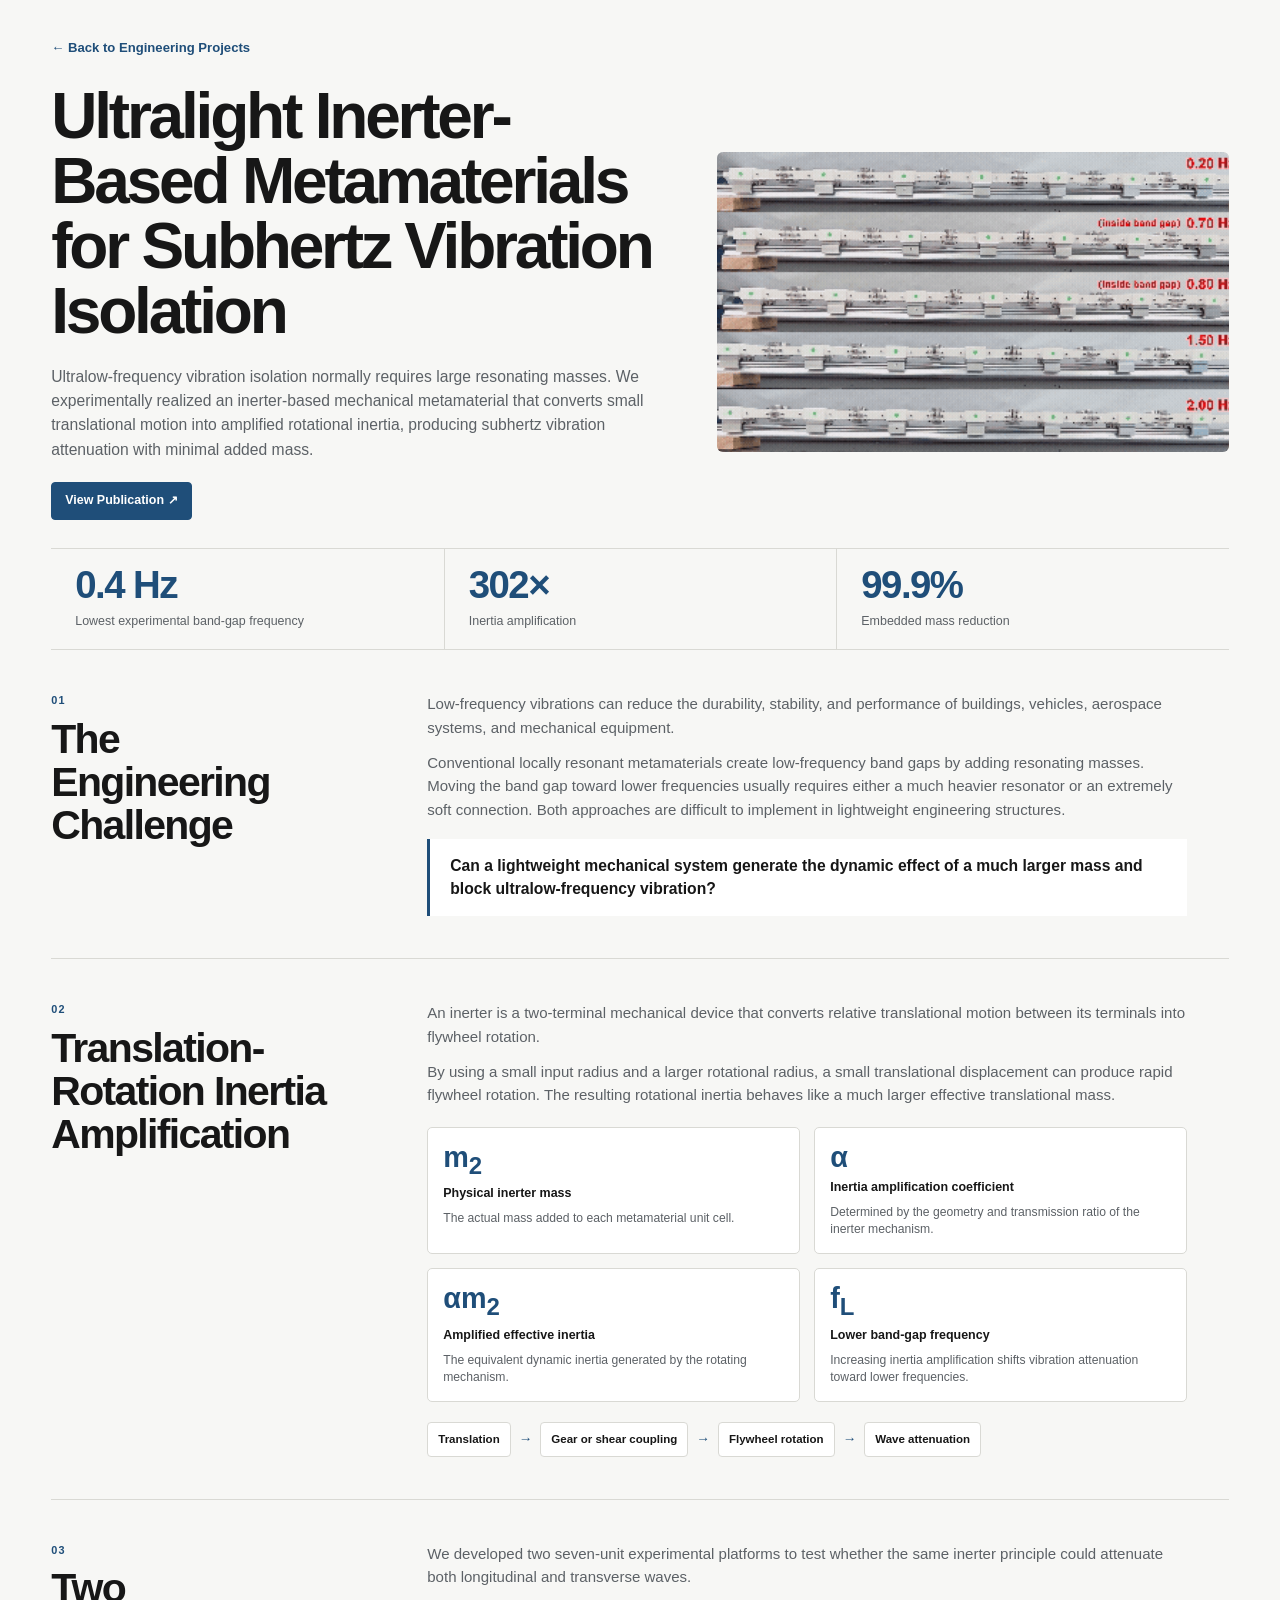
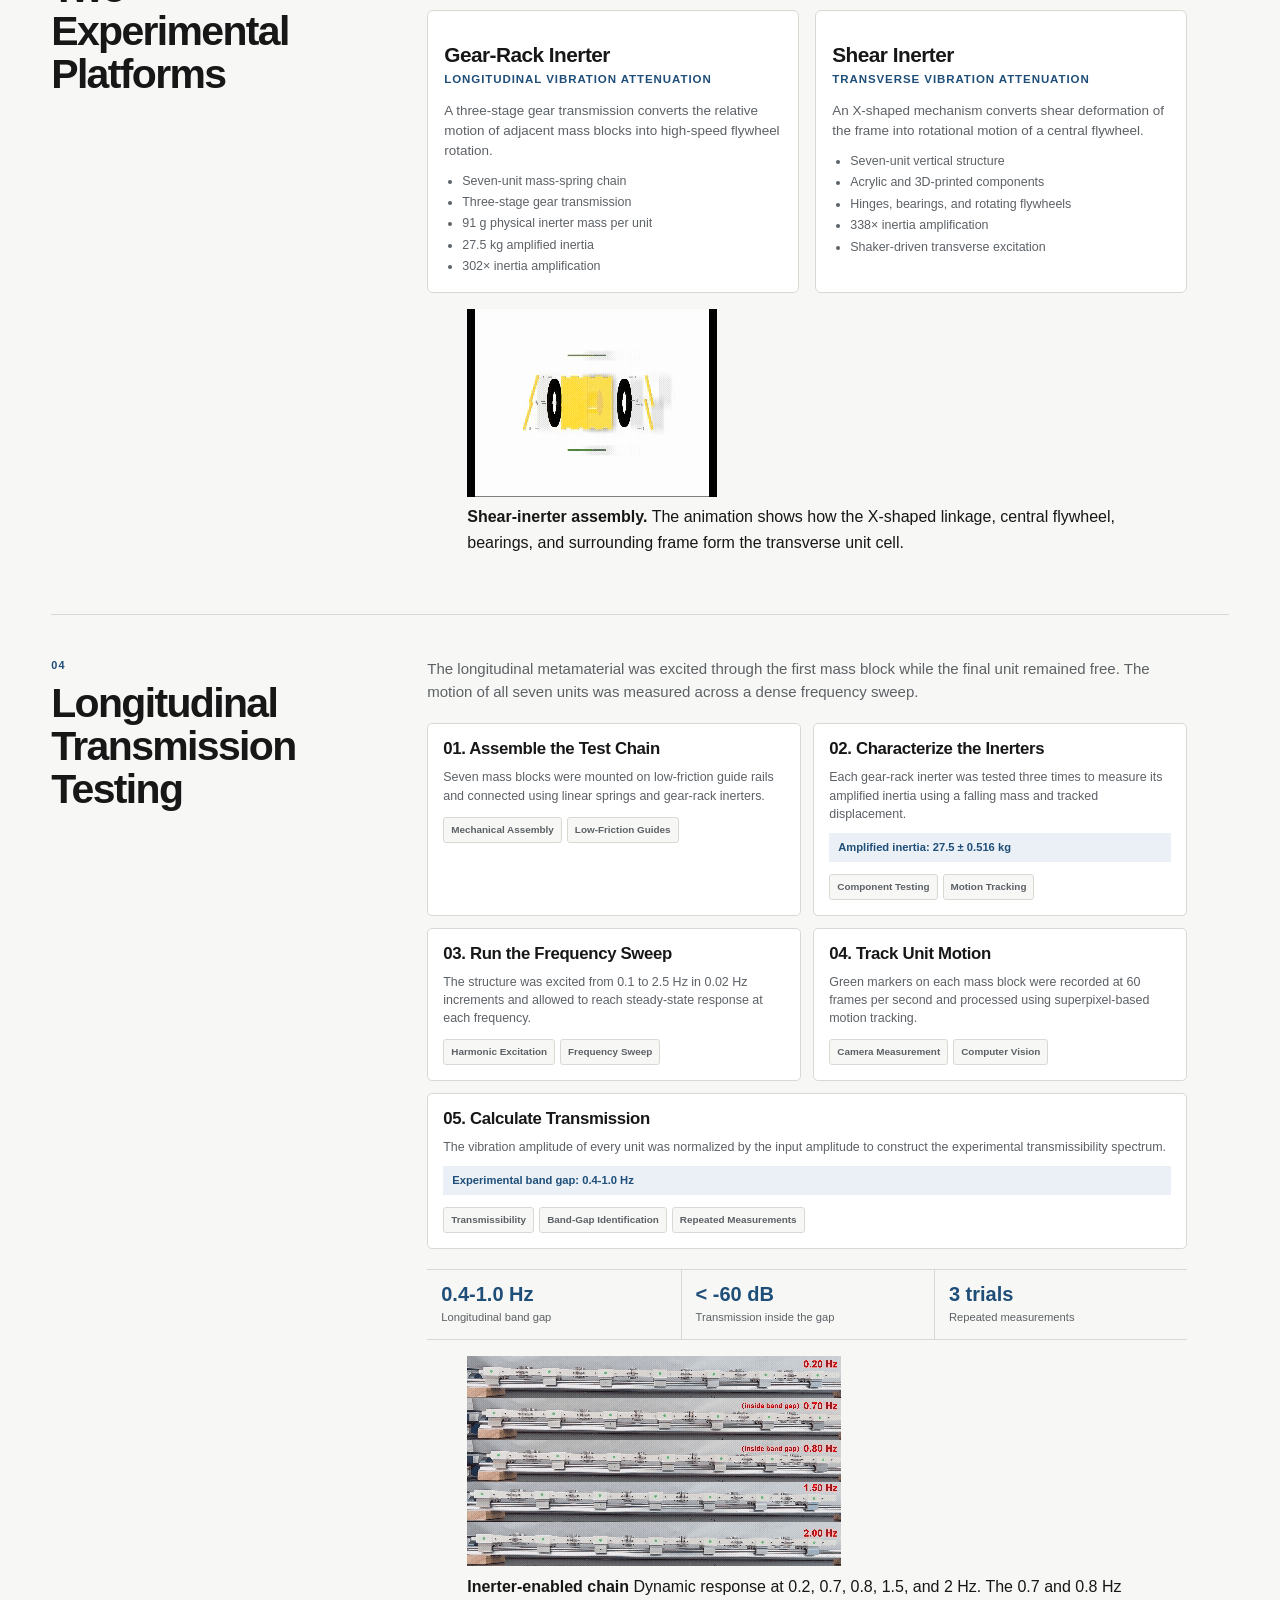
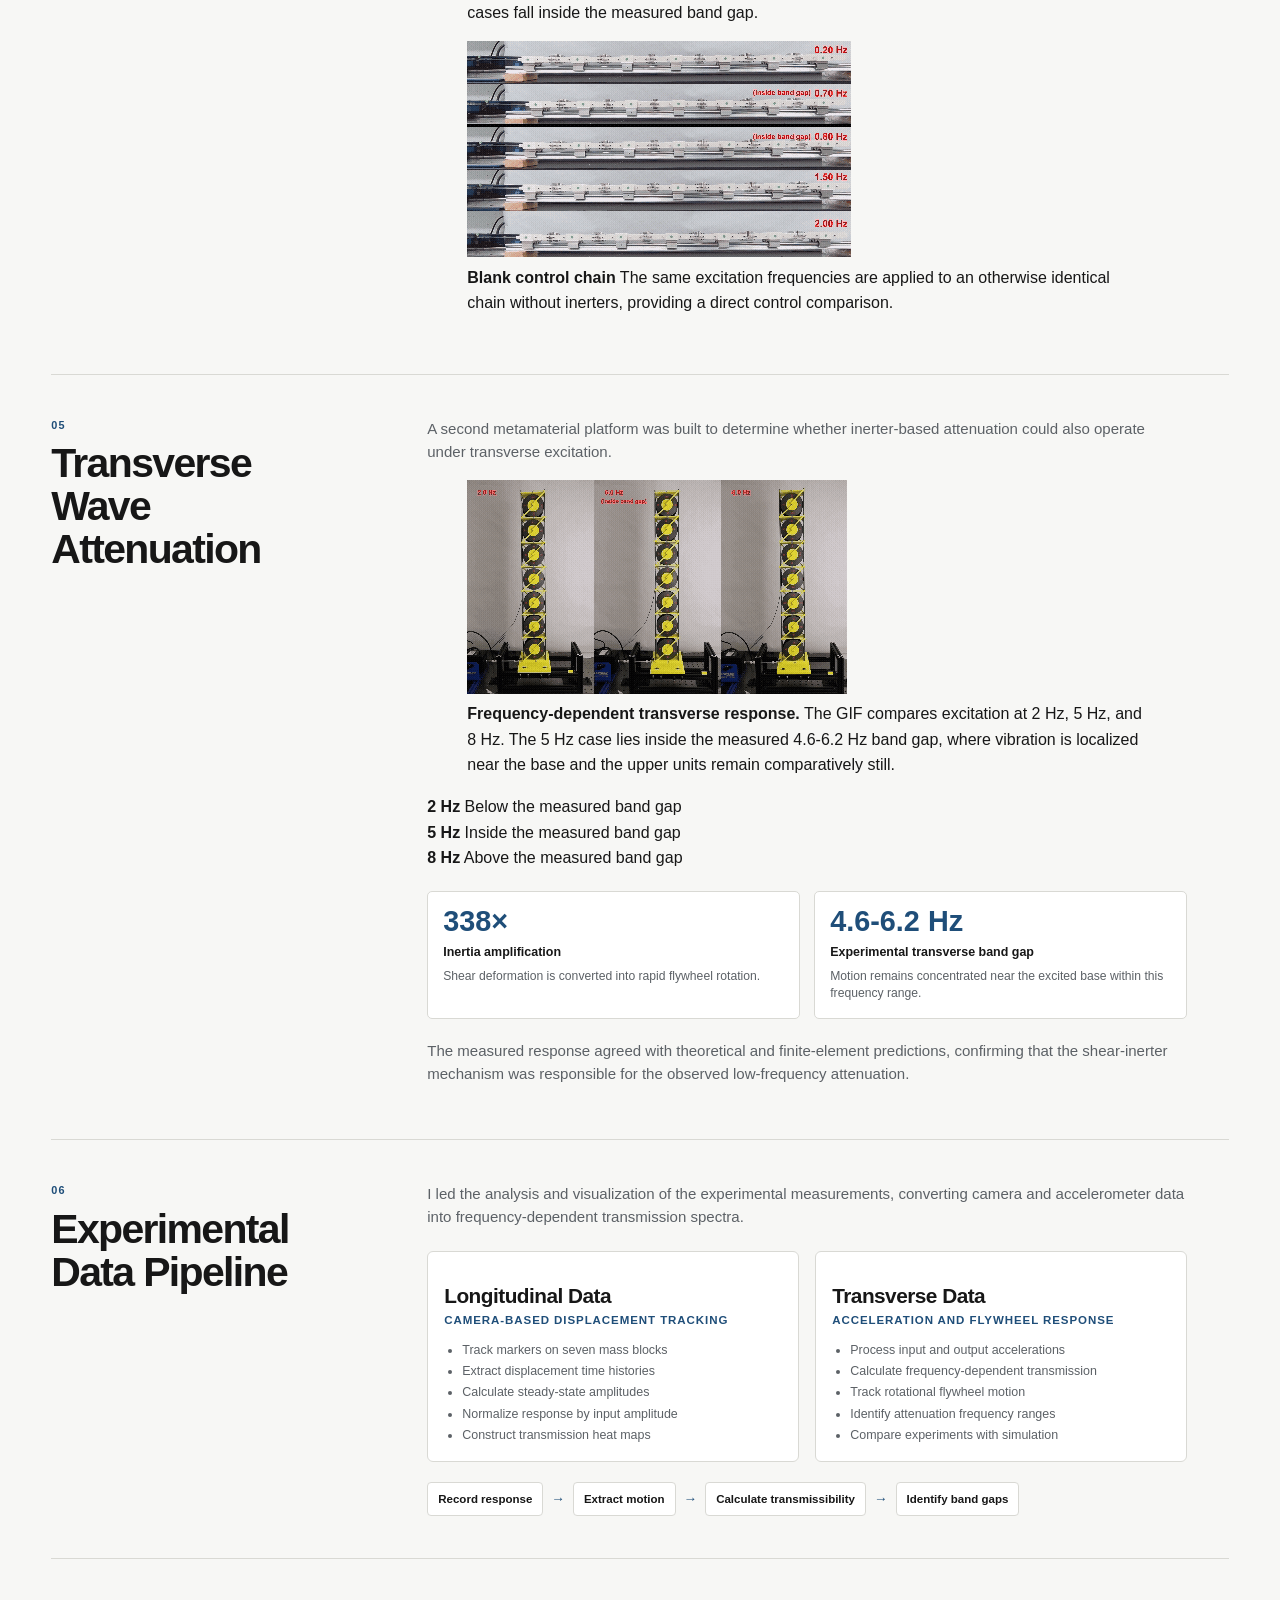
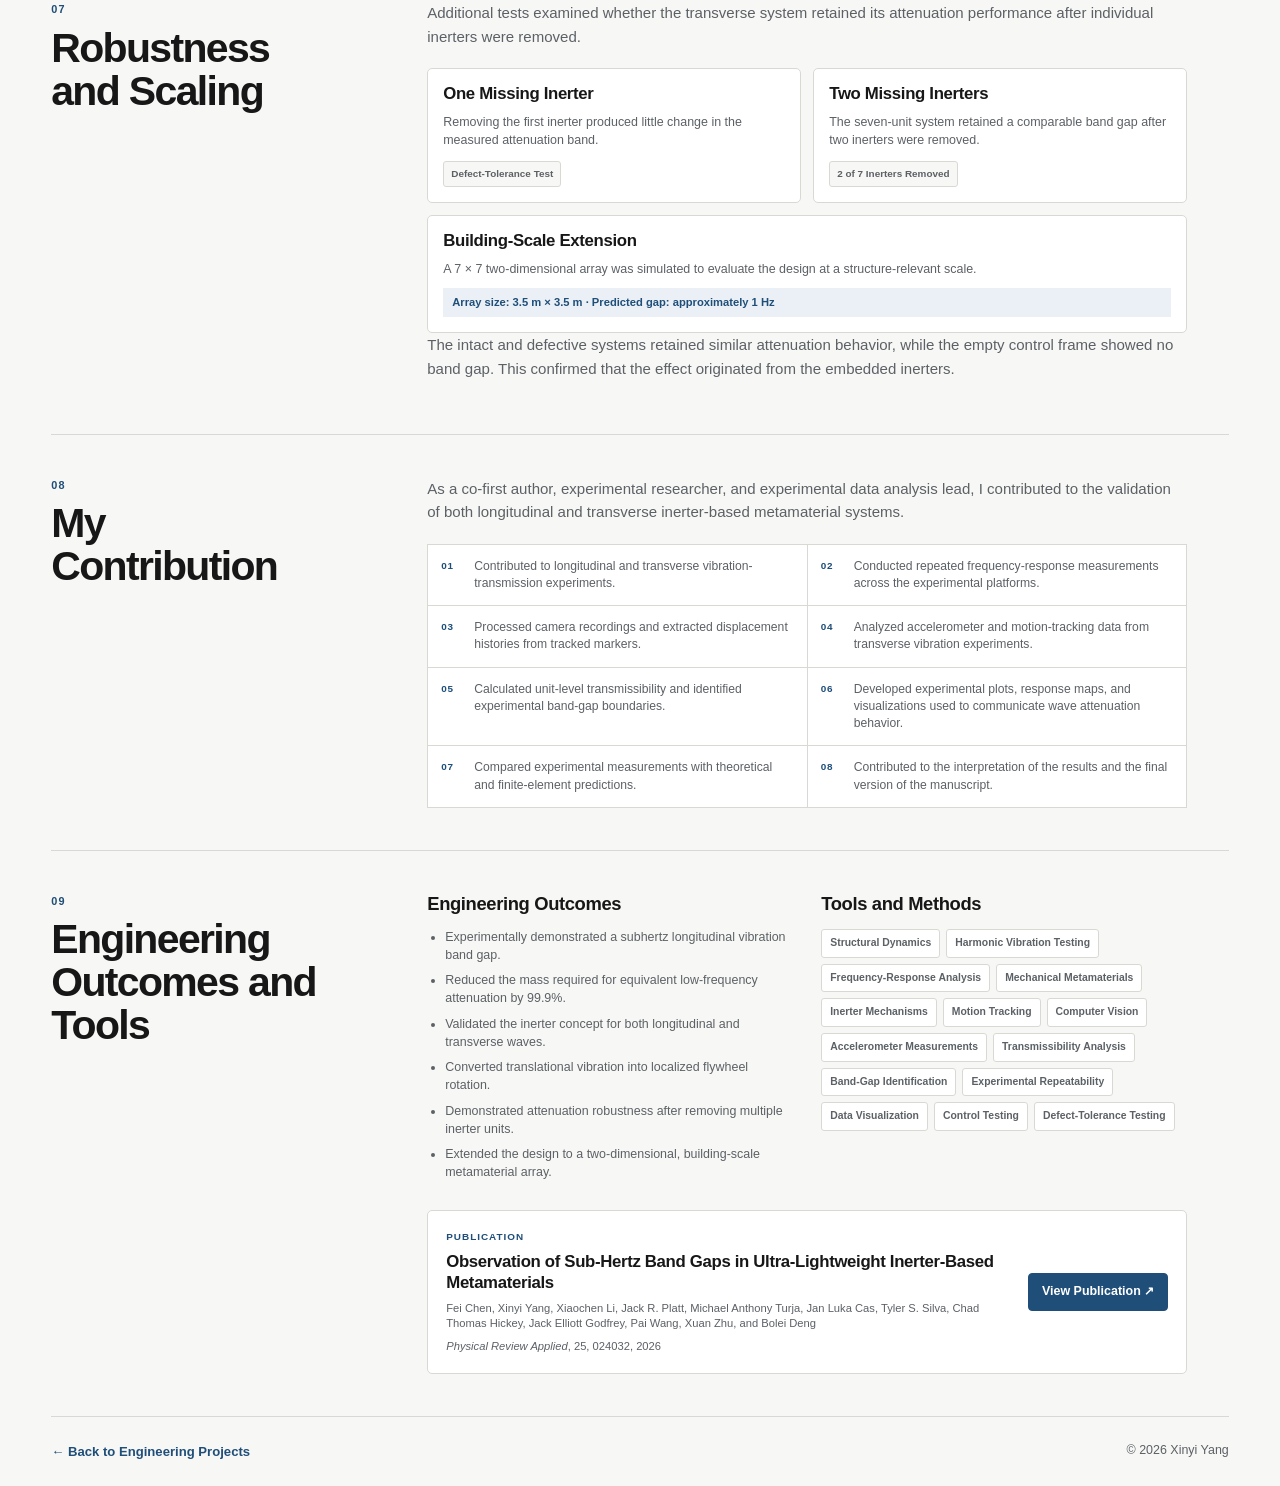
==== commit b7ddcaef: "Add files via upload" ====
--- a/projects/inerter-metamaterials.html
+++ b/projects/inerter-metamaterials.html
@@ -19,7 +19,7 @@
     >
 
     <link rel="stylesheet" href="../style.css?v=3">
-    <link rel="stylesheet" href="../project.css?v=7">
+    <link rel="stylesheet" href="../project.css?v=9">
 </head>
 
 <body class="project-page">
@@ -67,14 +67,14 @@
 
                 </div>
 
-                <!-- Right: Main project visual placeholder -->
+                <!-- Right: Longitudinal dynamic-response GIF -->
                 <figure class="detail-hero-media">
 
-                    <div class="visual-placeholder detail-hero-image">
-                        <span>
-                            Inerter-based metamaterial system visual
-                        </span>
-                    </div>
+                    <img
+                        src="../assets/Supplementary%20movie%201.gif"
+                        alt="Frequency-dependent response of the gear-rack-inerter metamaterial"
+                        class="detail-hero-image"
+                    >
 
                 </figure>
 
@@ -257,12 +257,6 @@
 
                 </div>
 
-                <div class="visual-placeholder geometry-placeholder">
-                    <span>
-                        Translation-rotation coupling mechanism
-                    </span>
-                </div>
-
             </div>
 
         </section>
@@ -293,12 +287,6 @@
 
                     <!-- Longitudinal system -->
                     <article class="architecture-card">
-
-                        <div class="visual-placeholder">
-                            <span>
-                                Gear-rack inerter visual
-                            </span>
-                        </div>
 
                         <h3>
                             Gear-Rack Inerter
@@ -328,12 +316,6 @@
                     <!-- Transverse system -->
                     <article class="architecture-card">
 
-                        <div class="visual-placeholder">
-                            <span>
-                                Shear-inerter visual
-                            </span>
-                        </div>
-
                         <h3>
                             Shear Inerter
                         </h3>
@@ -360,11 +342,24 @@
 
                 </div>
 
-                <div class="visual-placeholder validation-placeholder">
-                    <span>
-                        Longitudinal and transverse experimental platforms
-                    </span>
-                </div>
+                <figure class="section-media">
+
+                    <div class="section-media-frame">
+                        <img
+                            src="../assets/Supplementary%20movie%203.gif"
+                            alt="Animation showing the shear-inerter assembly process"
+                            loading="lazy"
+                        >
+                    </div>
+
+                    <figcaption>
+                        <strong>Shear-inerter assembly.</strong>
+                        The animation shows how the X-shaped linkage,
+                        central flywheel, bearings, and surrounding frame
+                        form the transverse unit cell.
+                    </figcaption>
+
+                </figure>
 
             </div>
 
@@ -395,11 +390,10 @@
 
                 <div class="validation-grid">
 
-                    <!-- Stage 1 -->
                     <article class="validation-card">
 
                         <h3>
-                            01.Assemble the Test Chain
+                            01. Assemble the Test Chain
                         </h3>
 
                         <p>
@@ -416,11 +410,10 @@
                     </article>
 
 
-                    <!-- Stage 2 -->
                     <article class="validation-card">
 
                         <h3>
-                            02.Characterize the Inerters
+                            02. Characterize the Inerters
                         </h3>
 
                         <p>
@@ -441,11 +434,10 @@
                     </article>
 
 
-                    <!-- Stage 3 -->
                     <article class="validation-card">
 
                         <h3>
-                            03.Run the Frequency Sweep
+                            03. Run the Frequency Sweep
                         </h3>
 
                         <p>
@@ -462,11 +454,10 @@
                     </article>
 
 
-                    <!-- Stage 4 -->
                     <article class="validation-card">
 
                         <h3>
-                            04.Track Unit Motion
+                            04. Track Unit Motion
                         </h3>
 
                         <p>
@@ -483,11 +474,10 @@
                     </article>
 
 
-                    <!-- Stage 5 -->
                     <article class="validation-card validation-card-wide">
 
                         <h3>
-                            05.Calculate Transmission
+                            05. Calculate Transmission
                         </h3>
 
                         <p>
@@ -529,10 +519,51 @@
 
                 </div>
 
-                <div class="visual-placeholder validation-placeholder">
-                    <span>
-                        Longitudinal frequency-response results
-                    </span>
+                <div class="media-comparison-grid">
+
+                    <figure class="media-card">
+
+                        <div class="media-card-frame">
+                            <img
+                                src="../assets/Supplementary%20movie%201.gif"
+                                alt="Gear-rack-inerter metamaterial responding at five excitation frequencies"
+                                loading="lazy"
+                            >
+                        </div>
+
+                        <figcaption>
+                            <strong>Inerter-enabled chain</strong>
+                            <span>
+                                Dynamic response at 0.2, 0.7, 0.8,
+                                1.5, and 2 Hz. The 0.7 and 0.8 Hz cases
+                                fall inside the measured band gap.
+                            </span>
+                        </figcaption>
+
+                    </figure>
+
+
+                    <figure class="media-card">
+
+                        <div class="media-card-frame">
+                            <img
+                                src="../assets/Supplementary%20movie%202.gif"
+                                alt="Blank control chain without inerters responding at five excitation frequencies"
+                                loading="lazy"
+                            >
+                        </div>
+
+                        <figcaption>
+                            <strong>Blank control chain</strong>
+                            <span>
+                                The same excitation frequencies are applied
+                                to an otherwise identical chain without
+                                inerters, providing a direct control comparison.
+                            </span>
+                        </figcaption>
+
+                    </figure>
+
                 </div>
 
             </div>
@@ -561,111 +592,76 @@
                     under transverse excitation.
                 </p>
 
-                <div class="demonstration-grid">
-
-                    <!-- Test 1 -->
-                    <article class="demonstration-card">
-
-                        <div class="visual-placeholder demonstration-visual">
-                            <span>
-                                Shear-inerter unit cell
-                            </span>
-                        </div>
-
-                        <div class="demonstration-content">
-
-                            <span class="demonstration-number">
-                                01
-                            </span>
-
-                            <h3>
-                                Shear-to-Rotation Conversion
-                            </h3>
-
-                            <p>
-                                Shear deformation of each frame drives an
-                                X-shaped linkage and rotates the central
-                                flywheel.
-                            </p>
-
-                            <div class="demonstration-values">
-                                <span>Inertia amplification: 338×</span>
-                                <span>Seven unit cells</span>
-                            </div>
-
-                        </div>
-
-                    </article>
-
-
-                    <!-- Test 2 -->
-                    <article class="demonstration-card">
-
-                        <div class="visual-placeholder demonstration-visual">
-                            <span>
-                                Shaker and accelerometer setup
-                            </span>
-                        </div>
-
-                        <div class="demonstration-content">
-
-                            <span class="demonstration-number">
-                                02
-                            </span>
-
-                            <h3>
-                                Dynamic Transmission Test
-                            </h3>
-
-                            <p>
-                                A smart shaker applied transverse excitation
-                                at the base while accelerometers measured
-                                input and output response.
-                            </p>
-
-                            <div class="demonstration-values">
-                                <span>Base acceleration</span>
-                                <span>Top-unit acceleration</span>
-                            </div>
-
-                        </div>
-
-                    </article>
-
-
-                    <!-- Test 3 -->
-                    <article class="demonstration-card">
-
-                        <div class="visual-placeholder demonstration-visual">
-                            <span>
-                                Wave-localization response
-                            </span>
-                        </div>
-
-                        <div class="demonstration-content">
-
-                            <span class="demonstration-number">
-                                03
-                            </span>
-
-                            <h3>
-                                Wave Localization
-                            </h3>
-
-                            <p>
-                                Within the band gap, motion remained
-                                concentrated near the excited base while
-                                the upper units remained nearly stationary.
-                            </p>
-
-                            <div class="demonstration-values">
-                                <span>Experimental gap: 4.6-6.2 Hz</span>
-                                <span>Localized flywheel rotation</span>
-                            </div>
-
-                        </div>
-
-                    </article>
+                <figure class="section-media section-media-featured">
+
+                    <div class="section-media-frame">
+                        <img
+                            src="../assets/Supplementary%20movie%204.gif"
+                            alt="Transverse dynamic response of the shear-inerter metamaterial at 2, 5, and 8 hertz"
+                            loading="lazy"
+                        >
+                    </div>
+
+                    <figcaption>
+                        <strong>Frequency-dependent transverse response.</strong>
+                        The GIF compares excitation at 2 Hz, 5 Hz, and 8 Hz.
+                        The 5 Hz case lies inside the measured 4.6-6.2 Hz
+                        band gap, where vibration is localized near the base
+                        and the upper units remain comparatively still.
+                    </figcaption>
+
+                </figure>
+
+                <div class="frequency-strip">
+
+                    <div class="frequency-item">
+                        <strong>2 Hz</strong>
+                        <span>Below the measured band gap</span>
+                    </div>
+
+                    <div class="frequency-item frequency-item-highlight">
+                        <strong>5 Hz</strong>
+                        <span>Inside the measured band gap</span>
+                    </div>
+
+                    <div class="frequency-item">
+                        <strong>8 Hz</strong>
+                        <span>Above the measured band gap</span>
+                    </div>
+
+                </div>
+
+                <div class="mechanics-metrics transverse-summary">
+
+                    <div class="mechanics-metric">
+
+                        <strong>338×</strong>
+
+                        <span>
+                            Inertia amplification
+                        </span>
+
+                        <p>
+                            Shear deformation is converted into rapid
+                            flywheel rotation.
+                        </p>
+
+                    </div>
+
+                    <div class="mechanics-metric">
+
+                        <strong>4.6-6.2 Hz</strong>
+
+                        <span>
+                            Experimental transverse band gap
+                        </span>
+
+                        <p>
+                            Motion remains concentrated near the excited
+                            base within this frequency range.
+                        </p>
+
+                    </div>
 
                 </div>
 
@@ -704,14 +700,7 @@
 
                 <div class="architecture-grid">
 
-                    <!-- Longitudinal data -->
                     <article class="architecture-card">
-
-                        <div class="visual-placeholder">
-                            <span>
-                                Marker-tracking data pipeline
-                            </span>
-                        </div>
 
                         <h3>
                             Longitudinal Data
@@ -732,14 +721,7 @@
                     </article>
 
 
-                    <!-- Transverse data -->
                     <article class="architecture-card">
-
-                        <div class="visual-placeholder">
-                            <span>
-                                Accelerometer response pipeline
-                            </span>
-                        </div>
 
                         <h3>
                             Transverse Data
@@ -773,12 +755,6 @@
 
                 </div>
 
-                <div class="visual-placeholder validation-placeholder">
-                    <span>
-                        Experimental analysis and visualization workflow
-                    </span>
-                </div>
-
             </div>
 
         </section>
@@ -805,111 +781,65 @@
                     inerters were removed.
                 </p>
 
-                <div class="demonstration-grid">
-
-                    <!-- Robustness 1 -->
-                    <article class="demonstration-card">
-
-                        <div class="visual-placeholder demonstration-visual">
-                            <span>
-                                One missing inerter
-                            </span>
-                        </div>
-
-                        <div class="demonstration-content">
-
-                            <span class="demonstration-number">
-                                01
-                            </span>
-
-                            <h3>
-                                One Missing Inerter
-                            </h3>
-
-                            <p>
-                                Removing the first inerter produced little
-                                change in the measured attenuation band.
-                            </p>
-
-                            <div class="demonstration-values">
-                                <span>Defect-tolerance test</span>
-                            </div>
-
+                <div class="validation-grid">
+
+                    <article class="validation-card">
+
+                        <h3>
+                            One Missing Inerter
+                        </h3>
+
+                        <p>
+                            Removing the first inerter produced little
+                            change in the measured attenuation band.
+                        </p>
+
+                        <div class="validation-tags">
+                            <span>Defect-Tolerance Test</span>
                         </div>
 
                     </article>
 
 
-                    <!-- Robustness 2 -->
-                    <article class="demonstration-card">
-
-                        <div class="visual-placeholder demonstration-visual">
-                            <span>
-                                Two missing inerters
-                            </span>
-                        </div>
-
-                        <div class="demonstration-content">
-
-                            <span class="demonstration-number">
-                                02
-                            </span>
-
-                            <h3>
-                                Two Missing Inerters
-                            </h3>
-
-                            <p>
-                                The seven-unit system retained a comparable
-                                band gap after two inerters were removed.
-                            </p>
-
-                            <div class="demonstration-values">
-                                <span>2 of 7 inerters removed</span>
-                            </div>
-
+                    <article class="validation-card">
+
+                        <h3>
+                            Two Missing Inerters
+                        </h3>
+
+                        <p>
+                            The seven-unit system retained a comparable
+                            band gap after two inerters were removed.
+                        </p>
+
+                        <div class="validation-tags">
+                            <span>2 of 7 Inerters Removed</span>
                         </div>
 
                     </article>
 
 
-                    <!-- Scaling -->
-                    <article class="demonstration-card">
-
-                        <div class="visual-placeholder demonstration-visual">
-                            <span>
-                                Two-dimensional scaled array
-                            </span>
-                        </div>
-
-                        <div class="demonstration-content">
-
-                            <span class="demonstration-number">
-                                03
-                            </span>
-
-                            <h3>
-                                Building-Scale Extension
-                            </h3>
-
-                            <p>
-                                A 7 × 7 two-dimensional array was simulated
-                                to evaluate the design at a structure-relevant
-                                scale.
-                            </p>
-
-                            <div class="demonstration-values">
-                                <span>Array size: 3.5 m × 3.5 m</span>
-                                <span>Predicted gap: approximately 1 Hz</span>
-                            </div>
-
+                    <article class="validation-card validation-card-wide">
+
+                        <h3>
+                            Building-Scale Extension
+                        </h3>
+
+                        <p>
+                            A 7 × 7 two-dimensional array was simulated
+                            to evaluate the design at a structure-relevant
+                            scale.
+                        </p>
+
+                        <div class="validation-result">
+                            Array size: 3.5 m × 3.5 m · Predicted gap: approximately 1 Hz
                         </div>
 
                     </article>
 
                 </div>
 
-                <p>
+                <p class="section-closing-note">
                     The intact and defective systems retained similar
                     attenuation behavior, while the empty control frame
                     showed no band gap. This confirmed that the effect
--- a/style.css
+++ b/style.css
@@ -463,3 +463,82 @@
         font-size: 0.76rem;
     }
 }
+
+/* Engineering skillset */
+
+.skillset-grid {
+    margin-top: 34px;
+    display: grid;
+    grid-template-columns: repeat(2, minmax(0, 1fr));
+    border-top: 1px solid var(--border);
+    border-left: 1px solid var(--border);
+}
+
+.skillset-card {
+    min-width: 0;
+    padding: 28px;
+    border-right: 1px solid var(--border);
+    border-bottom: 1px solid var(--border);
+}
+
+.skillset-card h3 {
+    margin: 0 0 18px;
+    font-size: 1.05rem;
+    line-height: 1.3;
+}
+
+.skillset-tags {
+    display: flex;
+    flex-wrap: wrap;
+    gap: 8px;
+}
+
+.skillset-tags span {
+    padding: 6px 10px;
+    background: #eaf0f5;
+    color: var(--text-primary);
+    border-radius: 3px;
+    font-size: 0.76rem;
+    line-height: 1.35;
+}
+
+
+/* Contact */
+
+.contact-text {
+    max-width: 700px;
+    margin: 24px 0 0;
+    color: var(--text-secondary);
+    font-size: 1rem;
+    line-height: 1.6;
+}
+
+.contact-links {
+    margin-top: 24px;
+    display: flex;
+    flex-wrap: wrap;
+    gap: 9px;
+}
+
+
+/* Skillset and contact mobile layout */
+
+@media (max-width: 760px) {
+
+    .skillset-grid {
+        grid-template-columns: 1fr;
+    }
+
+    .skillset-card {
+        padding: 24px 22px;
+    }
+
+    .contact-links {
+        align-items: stretch;
+        flex-direction: column;
+    }
+
+    .contact-links .project-button {
+        width: 100%;
+    }
+}
--- a/project.css
+++ b/project.css
@@ -10,7 +10,43 @@
     margin: 0 auto;
 }
 
-
+/* Responsive project media */
+
+.geometry-visual,
+.validation-visual {
+    width: 100%;
+    margin-top: 24px;
+    overflow: hidden;
+    background: #f3f3f1;
+    border: 1px solid var(--border);
+    border-radius: 6px;
+}
+
+.geometry-visual img,
+.validation-visual img {
+    display: block;
+    width: 100%;
+    max-width: none;
+    height: auto;
+}
+
+.architecture-visual {
+    width: 100%;
+    aspect-ratio: 16 / 9;
+    margin-bottom: 22px;
+    overflow: hidden;
+    background: #f3f3f1;
+    border: 1px solid var(--border);
+    border-radius: 6px;
+}
+
+.architecture-visual img {
+    display: block;
+    width: 100%;
+    height: 100%;
+    object-fit: contain;
+    object-position: center;
+}
 /* Back link */
 
 .detail-back-link {
@@ -176,7 +212,9 @@
 }
 
 .detail-section-content {
+    width: 100%;
     max-width: 760px;
+    min-width: 0;
 }
 
 .detail-section-content p {
@@ -451,6 +489,8 @@
 
 .demonstration-card {
     min-width: 0;
+    display: flex;
+    flex-direction: column;
     overflow: hidden;
     background: var(--surface);
     border: 1px solid var(--border);
@@ -458,13 +498,23 @@
 }
 
 .demonstration-visual {
-    border: 0;
-    border-bottom: 1px dashed #b9b9b3;
-    border-radius: 0;
-    aspect-ratio: 16 / 7;
+    width: 100%;
+    aspect-ratio: 16 / 9;
+    overflow: hidden;
+    background: #e7e7e2;
+    border-bottom: 1px solid var(--border);
+}
+
+.demonstration-visual img {
+    display: block;
+    width: 100%;
+    height: 100%;
+    object-fit: contain;
+    object-position: center;
 }
 
 .demonstration-content {
+    flex: 1;
     padding: 14px;
 }
 
@@ -793,3 +843,22 @@
         flex-direction: column;
     }
 }
+
+
+/* Final alignment safeguards */
+.detail-section-content > .validation-visual,
+.detail-section-content > .geometry-visual {
+    justify-self: stretch;
+}
+
+@media (max-width: 760px) {
+    .geometry-visual,
+    .validation-visual {
+        margin-top: 20px;
+    }
+
+    .architecture-visual,
+    .demonstration-visual {
+        aspect-ratio: 16 / 9;
+    }
+}
